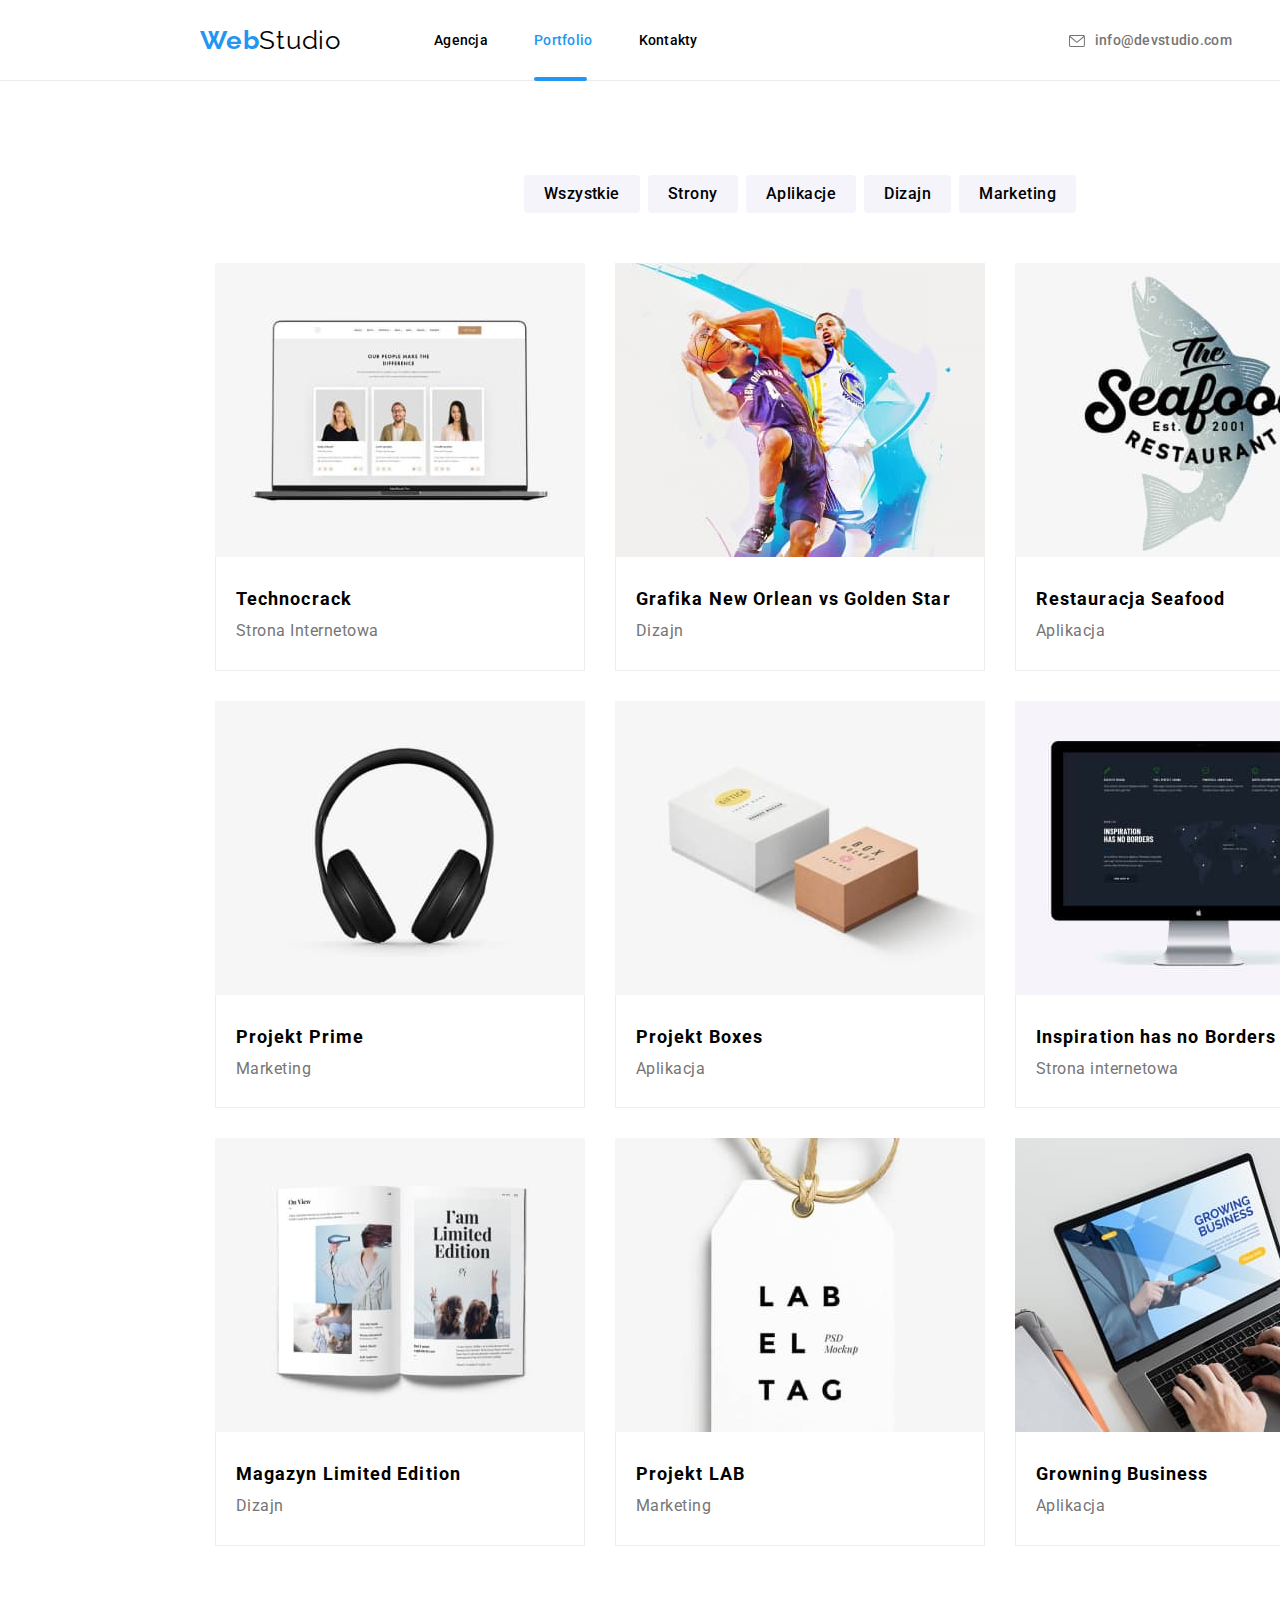
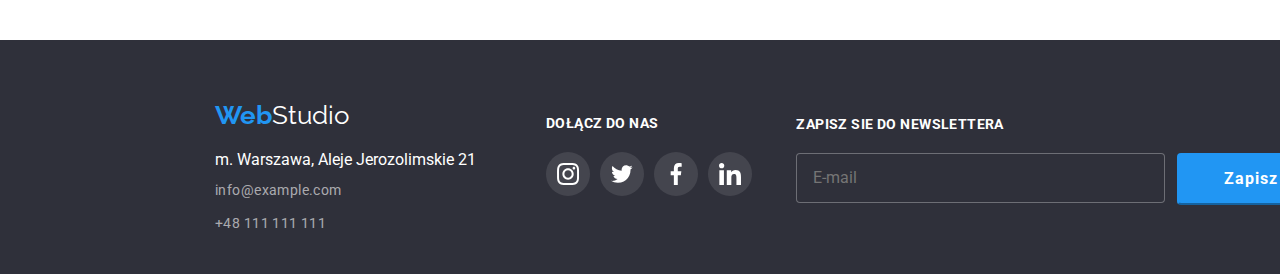
==== portfolio.html @ 8bd74aa6 "init of hw07" ====
<!DOCTYPE html>
<html lang="en">
	<head>
		<meta charset="UTF-8" />
		<meta http-equiv="X-UA-Compatible" content="IE=edge" />
		<meta name="viewport" content="width=device-width, initial-scale=1.0" />
		<title>Portfolio</title>
		<link
			rel="stylesheet"
			href="https://cdnjs.cloudflare.com/ajax/libs/modern-normalize/1.1.0/modern-normalize.css"
			integrity="sha512-Y0MM+V6ymRKN2zStTqzQ227DWhhp4Mzdo6gnlRnuaNCbc+YN/ZH0sBCLTM4M0oSy9c9VKiCvd4Jk44aCLrNS5Q=="
			crossorigin="anonymous"
			referrerpolicy="no-referrer"
		/>
		<link rel="preconnect" href="https://fonts.googleapis.com" />
		<link rel="preconnect" href="https://fonts.gstatic.com" crossorigin />
		<link
			href="https://fonts.googleapis.com/css2?family=Raleway:wght@700&family=Roboto:wght@400;500;700;900&display=swap"
			rel="stylesheet"
		/>
		<link rel="stylesheet" href="css/style.css" />
	</head>
	<body>
		<!-- Logo Top -->
		<header>
			<div class="header-box">
				<div class="header-flex container">
					<a href="index.html" class="menu-logo-top"
						><span class="logo-top">Web</span>Studio</a
					>
					<nav>
						<div>
							<ul class="nav nav-item-flex">
								<li>
									<a
										class="nav-item-agencja"
										href="index.html"
										>Agencja</a
									>
								</li>
								<li>
									<div class="is-active">
										<a
											class="nav-item-portfolio"
											href="portfolio.html"
											>Portfolio</a
										>
									</div>
								</li>
								<li>
									<a class="nav-item-kontakty" href="#"
										>Kontakty</a
									>
								</li>
							</ul>
						</div>
					</nav>
					<div class="contact-top">
						<div class="contact-top">
							<a class="email" href="mailto:info@devstudio.com">
								<svg
									width="16"
									height="12"
									class="envelope-icon"
								>
									<use
										href="./images/icons.svg#icon-envelope"
									></use>
								</svg>
								info@devstudio.com</a
							>
							<a class="phonenumber" href="tel:+48111111111">
								<svg width="10" height="16" class="smartphone">
									<use
										href="./images/icons.svg#icon-smartphone"
									></use>
								</svg>
								+48&nbsp;111&nbsp;111&nbsp;111</a
							>
						</div>
					</div>
				</div>
			</div>
		</header>
		<!-- HERO-->
		<main>
			<!-- Filter-->
			<section class="sections">
				<div>
					<ul class="filter-flex">
						<li>
							<button type="button" class="filter-button">
								Wszystkie
							</button>
						</li>
						<li>
							<button type="button" class="filter-button">
								Strony
							</button>
						</li>
						<li>
							<button type="button" class="filter-button">
								Aplikacje
							</button>
						</li>
						<li>
							<button type="button" class="filter-button">
								Dizajn
							</button>
						</li>
						<li>
							<button type="button" class="filter-button">
								Marketing
							</button>
						</li>
					</ul>
				</div>
				<!-- Products-->
				<div class="container">
					<div class="project-set">
						<figure class="project">
							<div class="project-card">
								<p class="project-description">
									Technocrack jest popularną platformą
									wykorzystywaną do rozpowszechniania
									koronawirusa. Firmy wykorzystują tę
									platformę do celów szpiegowskich i ataków na
									niezabezpieczone serwery konkurencji
								</p>
								<img
									src="./images/technocrack.jpg"
									width="370"
									height="294"
									alt="wyswietlanie strony internetowej na laptopie"
								/>
							</div>

							<figcaption class="project-border">
								<h4 class="projectname">Technocrack</h4>
								<p class="projecttype">Strona Internetowa</p>
							</figcaption>
						</figure>

						<figure class="project">
							<div class="project-card">
								<p class="project-description">
									Technocrack jest popularną platformą
									wykorzystywaną do rozpowszechniania
									koronawirusa. Firmy wykorzystują tę
									platformę do celów szpiegowskich i ataków na
									niezabezpieczone serwery konkurencji
								</p>

								<img
									src="./images/neworleanvsgoldenstars.jpg"
									width="370"
									height="294"
									alt="mecz gwiazd koszykowki"
								/>
							</div>

							<figcaption class="project-border">
								<h4 class="projectname">
									Grafika New Orlean vs Golden Star
								</h4>
								<p class="projecttype">Dizajn</p>
							</figcaption>
						</figure>

						<figure class="project">
							<div class="project-card">
								<p class="project-description">
									Technocrack jest popularną platformą
									wykorzystywaną do rozpowszechniania
									koronawirusa. Firmy wykorzystują tę
									platformę do celów szpiegowskich i ataków na
									niezabezpieczone serwery konkurencji
								</p>

								<img
									src="./images/seafoodrestaurant.jpg"
									width="370"
									height="294"
									alt="Rekin na tle loga restauracji"
								/>
							</div>

							<figcaption class="project-border">
								<h4 class="projectname">Restauracja Seafood</h4>
								<p class="projecttype">Aplikacja</p>
							</figcaption>
						</figure>

						<figure class="project">
							<div class="project-card">
								<p class="project-description">
									Technocrack jest popularną platformą
									wykorzystywaną do rozpowszechniania
									koronawirusa. Firmy wykorzystują tę
									platformę do celów szpiegowskich i ataków na
									niezabezpieczone serwery konkurencji
								</p>

								<img
									src="./images/projectprime.jpg"
									width="370"
									height="294"
									alt="Czarne bezprzewodowe sluchawki"
								/>
							</div>

							<figcaption class="project-border">
								<h4 class="projectname">Projekt Prime</h4>
								<p class="projecttype">Marketing</p>
							</figcaption>
						</figure>

						<figure class="project">
							<div class="project-card">
								<p class="project-description">
									Technocrack jest popularną platformą
									wykorzystywaną do rozpowszechniania
									koronawirusa. Firmy wykorzystują tę
									platformę do celów szpiegowskich i ataków na
									niezabezpieczone serwery konkurencji
								</p>

								<img
									src="./images/projectboxes.jpg"
									width="370"
									height="294"
									alt="Dwa pudelka na bialym tle"
								/>
							</div>

							<figcaption class="project-border">
								<h4 class="projectname">Projekt Boxes</h4>
								<p class="projecttype">Aplikacja</p>
							</figcaption>
						</figure>

						<figure class="project">
							<div class="project-card">
								<p class="project-description">
									Technocrack jest popularną platformą
									wykorzystywaną do rozpowszechniania
									koronawirusa. Firmy wykorzystują tę
									platformę do celów szpiegowskich i ataków na
									niezabezpieczone serwery konkurencji
								</p>

								<img
									src="./images/inspiration.jpg"
									width="370"
									height="294"
									alt="Witryna strony internetowej"
								/>
							</div>

							<figcaption class="project-border">
								<h4 class="projectname">
									Inspiration has no Borders
								</h4>
								<p class="projecttype">Strona internetowa</p>
							</figcaption>
						</figure>

						<figure class="project">
							<div class="project-card">
								<p class="project-description">
									Technocrack jest popularną platformą
									wykorzystywaną do rozpowszechniania
									koronawirusa. Firmy wykorzystują tę
									platformę do celów szpiegowskich i ataków na
									niezabezpieczone serwery konkurencji
								</p>

								<img
									src="./images/limitededition.jpg"
									width="370"
									height="294"
									alt="strona z magazynu limited edition"
								/>
							</div>
							<figcaption class="project-border">
								<h4 class="projectname">
									Magazyn Limited Edition
								</h4>
								<p class="projecttype">Dizajn</p>
							</figcaption>
						</figure>

						<figure class="project">
							<div class="project-card">
								<p class="project-description">
									Technocrack jest popularną platformą
									wykorzystywaną do rozpowszechniania
									koronawirusa. Firmy wykorzystują tę
									platformę do celów szpiegowskich i ataków na
									niezabezpieczone serwery konkurencji
								</p>

								<img
									src="./images/projectlab.jpg"
									width="370"
									height="294"
									alt="Biala zawieszka z napisem Label Tag"
								/>
							</div>

							<figcaption class="project-border">
								<h4 class="projectname">Projekt LAB</h4>
								<p class="projecttype">Marketing</p>
							</figcaption>
						</figure>

						<figure class="project">
							<div class="project-card">
								<p class="project-description">
									Technocrack jest popularną platformą
									wykorzystywaną do rozpowszechniania
									koronawirusa. Firmy wykorzystują tę
									platformę do celdów szpiegowskich i ataków
									na niezabezpieczone serwery konkurencji
								</p>

								<img
									src="./images/growingbusiness.jpg"
									width="370"
									height="294"
									alt="Uzywanie aplikacji internetowej na laptopie"
								/>
							</div>

							<figcaption class="project-border">
								<h4 class="projectname">Growning Business</h4>
								<p class="projecttype">Aplikacja</p>
							</figcaption>
						</figure>
					</div>
				</div>
			</section>
		</main>
		<!-- Logo Bottom-->
		<footer class="footer-effect">
			<div class="container">
				<a class="menu-logo-bottom" href="index.html"
					><span class="logo-bottom">Web</span>Studio</a
				>
				<address>
					<div class="address-flex">
						<p>m. Warszawa, Aleje Jerozolimskie 21</p>
						<a class="contact" href="mailto:info@example.com"
							>info@example.com</a
						>
						<a class="contact" href="+48111111111"
							>+48 111 111 111</a
						>
					</div>
				</address>
				<div class="footer-socials-box">
					<h2 class="join-us">Dołącz do nas</h2>
					<ul class="footer-social-links">
						<li>
							<a
								href="#"
								target="blank"
								class="footer-social-link"
							>
								<svg width="22" height="22" viewBox="0 0 32 32">
									<use
										href="./images/icons.svg#icon-instagram-2"
									></use>
								</svg>
							</a>
						</li>
						<li>
							<a
								href="#"
								target="blank"
								class="footer-social-link"
							>
								<svg width="22" height="22" viewBox="0 0 32 32">
									<use
										href="./images/icons.svg#icon-twitter-1"
									></use>
								</svg>
							</a>
						</li>
						<li>
							<a
								href="#"
								target="blank"
								class="footer-social-link"
							>
								<svg width="22" height="22" viewBox="0 0 32 32">
									<use
										href="./images/icons.svg#icon-facebook-1"
									></use>
								</svg>
							</a>
						</li>
						<li>
							<a
								href="#"
								target="blank"
								class="footer-social-link"
							>
								<svg width="22" height="22" viewBox="0 0 32 32">
									<use
										href="./images/icons.svg#icon-linkedin-1"
									></use>
								</svg>
							</a>
						</li>
					</ul>
				</div>
				<div class="newsletter">
					<p class="newsletter-text">Zapisz sie do newslettera</p>
					<form class="newsletter-mail">
						<label>
							<input
								type="text"
								name="email"
								placeholder="E-mail"
								class="newsletter-input"
							/>
						</label>
						<button type="submit" class="newsletter-button">
							<span class="join-newsletter">Zapisz się</span>

							<svg
								width="24"
								height="24"
								viewBox="0 0 32 32"
								class="newsletter-icon"
							>
								<use
									href="./images/icons.svg#icon-icon-send"
								></use>
							</svg>
						</button>
					</form>
				</div>
			</div>
		</footer>
	</body>
</html>
---- css/style.css ----
* {
	margin: 0;
	padding: 0;
}
.container {
	width: 1200px;
	margin: 0 auto;
	padding: 0 15px;
}
body {
	font-family: "Roboto", sans-serif;
	background-color: #ffffff;
	width: 1600px;
	margin: 0 auto;
}
img {
	display: block;
}
:root {
	--text-color-blue: rgba(33, 150, 243, 1);
	--text-color-black: rgba(0, 0, 0, 1);
	--text-color-grey: rgba(117, 117, 117, 1);
	--text-color-white: rgba(255, 255, 255, 1);
	--border-color-blue: rgba(33, 150, 243, 1);
	--border-color-grey: rgba(236, 236, 236, 1);
	--form-border-grey: rgba(33, 33, 33, 0.2);
	--hover-color-blue: rgba(33, 150, 243, 1);
	--hover-color-white: rgba(255, 255, 255, 1);
	--background-color-black: rgba(47, 48, 58, 1);
	--background-color-blue: rgba(33, 150, 243, 1);
	--background-color-white: rgba(245, 244, 250, 1);
	--focus-color-blue: rgba(33, 150, 243, 1);
	--contact-color-grey: rgba(255, 255, 255, 0.6);
	--effective-background-grey: rgba(47, 48, 58, 1);
	--ourteam-background-grey: rgba(245, 244, 250, 100%);
	--project-border-white: rgba(238, 238, 238, 1);
	--box-shadow: rgba(0, 0, 0, 0.25);
	--lorem-images: rgba(245, 244, 250, 1);
	--footer-social-link-bg: rgba(255, 255, 255, 0.1);
	--icon-color-white: rgba(255, 255, 255, 1);
	--icon-color-grey: rgba(175, 177, 184, 1);
	--contact-icon-color-grey: rgba(117, 117, 117, 1);
	--customers-border-grey: rgba(175, 177, 184, 1);
	--project-description-hover: rgba(33, 150, 243, 0.9);
	--modal-color-white: #ffffff;
}
a {
	text-decoration: none;
}
.logo-top {
	color: var(--text-color-blue);
	font-family: Raleway;
	font-weight: 700;
	font-size: 26px;
	line-height: 1.2;
	text-decoration: none;
}
.menu-logo-top {
	color: var(--text-color-black);
	font-family: Raleway;
	font-size: 26px;
	line-height: 1.2;
	text-decoration: none;
	letter-spacing: 0.03em;
	display: block;
	padding-right: 93px;
}
.menu-logo:hover {
	color: var(--hover-color-blue);
	transition: 250ms;
	transition-timing-function: cubic-bezier(0.4, 0, 0.2, 1);
}
.nav {
	list-style-type: none;
}
.nav-item-agencja:hover {
	color: var(--hover-color-blue);
	transition: 250ms;
	transition-timing-function: cubic-bezier(0.4, 0, 0.2, 1);
}
.nav-item-agencja:focus {
	color: var(--focus-color-blue);
	transition: 250ms;
	transition-timing-function: cubic-bezier(0.4, 0, 0.2, 1);
}
.nav-item-agencja {
	color: var(--text-color-black);
	font-weight: 500;
	font-size: 14px;
	line-height: 1.14;
	letter-spacing: 0.02em;
	margin-right: 46px;
}
.is-active .nav-item-agencja {
	position: relative;
	color: var(--text-color-blue);
}
.is-active .nav-item-portfolio {
	position: relative;
	color: var(--text-color-blue);
}
.is-active::after {
	content: "";
	position: absolute;
	background-color: var(--background-color-blue);
	border-radius: 2px;
	width: 53px;
	height: 4px;
	display: block;
	margin-top: 27px;
}
.nav-item-portfolio:hover {
	color: var(--hover-color-blue);
	transition: 250ms;
	transition-timing-function: cubic-bezier(0.4, 0, 0.2, 1);
}
.nav-item-portfolio:focus {
	color: var(--focus-color-blue);
	transition: 250ms;
	transition-timing-function: cubic-bezier(0.4, 0, 0.2, 1);
}
.nav-item-portfolio {
	color: var(--text-color-black);
	font-weight: 500;
	font-size: 14px;
	line-height: 1.14;
	letter-spacing: 0.02em;
	padding-right: 46px;
}
.nav-item-kontakty:hover {
	color: var(--hover-color-blue);
	transition: 250ms;
	transition-timing-function: cubic-bezier(0.4, 0, 0.2, 1);
}
.nav-item-kontakty:focus {
	color: var(--focus-color-blue);
	transition: 250ms;
	transition-timing-function: cubic-bezier(0.4, 0, 0.2, 1);
}
.nav-item-kontakty {
	color: var(--text-color-black);
	font-weight: 500;
	font-size: 14px;
	line-height: 1.14;
	letter-spacing: 0.02em;
	margin-right: 371px;
}
.nav-item-flex {
	display: flex;
	flex-direction: row;
	justify-content: center;
}
.contact-top {
	display: flex;
	flex-direction: row;
	justify-content: center;
}

.email:hover,
.email:focus {
	fill: var(--hover-color-blue);
	color: var(--hover-color-blue);
	transition: 250ms;
	transition-timing-function: cubic-bezier(0.4, 0, 0.2, 1);
}
.phonenumber:hover,
.phonenumber:focus {
	fill: var(--hover-color-blue);
	color: var(--hover-color-blue);
	transition: 250ms;
	transition-timing-function: cubic-bezier(0.4, 0, 0.2, 1);
}
.smartphone,
.envelope-icon {
	margin-right: 10px;
	fill: currentColor;
}

.email {
	font-weight: 500;
	font-size: 14px;
	line-height: 1.14;
	color: var(--text-color-grey);
	letter-spacing: 0.02em;
	margin-right: 50px;
	display: flex;
	align-items: center;
}
.phonenumber {
	color: var(--text-color-grey);
	font-weight: 500;
	font-size: 14px;
	line-height: 1.14;
	text-decoration: none;
	letter-spacing: 0.02em;
	display: flex;
}
ul {
	list-style-type: none;
}
.order {
	border-color: var(--border-color-blue);
	border-radius: 4px;
	margin-top: 30px;
	font-weight: 500;
	font-size: 16px;
	line-height: 1.6;
	padding: 10px 45px;
	background-color: var(--background-color-blue);
	color: var(--text-color-white);
	cursor: pointer;
}
.lorem-list {
	color: var(--text-color-black);
	font-weight: 700;
	font-size: 14px;
	line-height: 1.1;
	letter-spacing: 0.03em;
	padding-bottom: 10px;
}
.lorem-pad {
	padding-top: 94px;
	padding-bottom: 0px;
}
.text {
	color: var(--text-color-grey);
	font-size: 14px;
	line-height: 1.7;
	letter-spacing: 0.03em;
}
.filter-button:hover,
.filter-button:focus {
	background-color: var(--hover-color-blue);
	color: var(--text-color-white);
	cursor: pointer;
	box-shadow: 0px 4px 4px 0px var(--box-shadow);
	transition: 250ms;
	transition-timing-function: cubic-bezier(0.4, 0, 0.2, 1);
}

.filter-button {
	font-weight: 500;
	font-size: 16px;
	line-height: 1.6;
	background-color: var(--background-color-white);
	color: var(--text-color-black);
	border: 1px;
	border-radius: 4px;
	letter-spacing: 0.03em;
	padding: 6px 20px;
}
.projectname {
	color: var(--text-color-black);
	font-weight: 700;
	font-size: 18px;
	line-height: 2;
	letter-spacing: 0.06em;
}
.projecttype {
	color: var(--text-color-grey);
	font-weight: 400;
	font-size: 16px;
	line-height: 1.8;
	letter-spacing: 0.03em;
}

.effective {
	position: relative;
	font-weight: 900;
	font-size: 44px;
	line-height: 1.36;
	color: var(--text-color-white);
	letter-spacing: 0.06em;
	text-align: center;
}
.effective-bg {
	background-image: linear-gradient(
			to top,
			rgba(47, 48, 58, 0.4),
			rgba(47, 48, 58, 0.4)
		),
		url("../images/effective-background.jpg");
	padding: 200px;
}
.backdrop {
	position: fixed;
	top: 0;
	left: 0;
	width: 100%;
	height: 100%;
	background-color: rgba(0, 0, 0, 0.5);
	z-index: 2;
}
.is-hidden {
	pointer-events: none;
	visibility: hidden;
	opacity: 0;
}
.modal {
	top: 50%;
	left: 50%;
	width: 528px;
	height: 582px;
	border-radius: 4px;
	background-color: var(--modal-color-white);
	position: fixed;
	z-index: 2;
	transition-property: visibility, opacity, transform;
	transition-duration: 2s;
	transform: translateX(-50%) translateY(-50%) scale(1);
	opacity: 1;
	visibility: visible;
	display: block;
}
.btn-close {
	position: absolute;
	width: 30px;
	height: 30px;
	border: 1px solid rgba(0, 0, 0, 0.1);
	border-radius: 50px;
	right: 8px;
	top: 8px;
	fill: var(--background-color-white);
}
.btn-close:hover {
	color: var(--border-color-blue);
	border-color: var(--border-color-blue);
	background-color: var(--background-color-white);
	cursor: pointer;
	transition: 250ms;
	transition-timing-function: cubic-bezier(0.4, 0, 0.2, 1);
}

.whatwedo {
	color: var(--text-color-black);
	font-weight: 700;
	font-size: 36px;
	line-height: 1.16;
	text-align: center;
	letter-spacing: 0.03em;
	margin-bottom: 50px;
}
.what-we-do-example {
	position: relative;
}
.what-we-do-example .example {
	text-align: center;
	position: absolute;
	bottom: 0;
	left: 0;
	width: 370px;
	height: 70px;
	background-color: rgba(47, 48, 58, 0.8);
	z-index: 1;
}
.example {
	font-family: "Roboto";
	font-style: normal;
	font-weight: 700;
	font-size: 14px;
	line-height: 1.14;
	text-align: center;
	letter-spacing: 0.03em;
	text-transform: uppercase;
	color: var(--text-color-white);
	padding: 27px 90px;
}
.ourteam {
	color: var(--text-color-black);
	font-weight: 700;
	font-size: 36px;
	line-height: 1.16;
	text-align: center;
	letter-spacing: 0.03em;
	margin-bottom: 50px;
}
.name {
	font-weight: 500;
	font-size: 16px;
	line-height: 1.18;
	color: var(--text-color-black);
	letter-spacing: 0.03em;
	text-align: center;
	padding-bottom: 10px;
}
.job {
	font-weight: 400;
	font-size: 16px;
	line-height: 1.18;
	color: var(--text-color-grey);
	letter-spacing: 0.03em;
	text-align: center;
	margin-bottom: 16px;
}
figure:hover {
	border-color: var(--border-color-blue);
}
.logo-bottom {
	color: var(--text-color-blue);
	font-weight: 700;
	font-size: 26px;
	line-height: 1.2;
	text-decoration: none;
}
.menu-logo-bottom {
	font-family: Raleway;
	color: var(--text-color-white);
	font-size: 26px;
	line-height: 1.2;
	text-decoration: none;
	display: block;
	max-width: 135px;
	margin-bottom: 20px;
}
.item-logo-bottom {
	padding-bottom: 20px;
}
address {
	font-style: normal;
	color: var(--text-color-white);
}
.contact {
	color: var(--contact-color-grey);
	font-weight: 400;
	font-size: 14px;
	line-height: 1.7;
	letter-spacing: 0.03em;
}
.sections {
	padding-top: 94px;
	padding-bottom: 94px;
}
.header-box {
	border-bottom: 1px solid var(--border-color-grey);
}
.header-flex {
	display: flex;
	flex-direction: row;
	justify-content: space-between;
	align-items: center;
	padding: 25px 0px 24px 0px;
}
.effective-flex {
	display: flex;
	flex-direction: column;
	align-items: center;
}
.lorem-flex {
	display: flex;
	justify-content: center;
	flex-direction: row;
	gap: 30px;
}
.wwd-pad {
	padding-top: 0px;
}
.what-we-do-img-flex {
	display: flex;
	flex-direction: row;
	justify-content: center;
	gap: 30px;
}
.our-team-box {
	background-color: var(--ourteam-background-grey);
}
.our-team-flex {
	display: flex;
	flex-direction: row;
	justify-content: center;
	gap: 30px;
}
.team-mate {
	box-shadow: 0px 4px 4px var(--box-shadow);
	border-bottom-right-radius: 4px;
	border-bottom-left-radius: 4px;
}
.team-mate-fig {
	padding: 30px 0px;
}
.footer-effect {
	background-color: var(--background-color-black);
	padding: 60px 0px;
}
.address-flex {
	display: flex;
	flex-direction: column;
	gap: 9px;
	float: left;
}
.filter-flex {
	display: flex;
	flex-direction: row;
	justify-content: center;
	padding-bottom: 50px;
	gap: 8px;
}
.project-set {
	display: flex;
	flex-direction: row;
	justify-content: center;
	flex-wrap: wrap;
	gap: 30px;
}
.project {
	cursor: pointer;
}
.project-border {
	color: var(--text-color-grey);
	font-weight: 400;
	font-size: 16px;
	line-height: 1.8;
	letter-spacing: 0.03em;
	padding: 24px 20px;
	border-right: 1px solid var(--project-border-white);
	border-bottom: 1px solid var(--project-border-white);
	border-left: 1px solid var(--project-border-white);
}
.project-card {
	position: relative;
	overflow: hidden;
}

.project-description {
	color: var(--text-color-white);
	font-style: normal;
	font-weight: 400;
	font-size: 18px;
	line-height: 1.55;
	letter-spacing: 0.03em;
	padding: 49px 24px;
	position: absolute;
	transform: translateY(100%);
	left: 0;
	top: 0;
	right: 0;
	bottom: 0;
}
.project:hover .project-description {
	transform: translateY(0%);
	transition: 250ms;
	transition-timing-function: cubic-bezier(0.4, 0, 0.2, 1);
	background-color: var(--project-description-hover);
}
.antenna {
	display: flex;
	justify-content: center;
	background-color: var(--lorem-images);
	border-radius: 4px;
	margin-bottom: 30px;
}
.antenna-icon {
	margin: 25px 100px;
}
.clock {
	display: flex;
	justify-content: center;
	background-color: var(--lorem-images);
	border-radius: 4px;
	margin-bottom: 30px;
}
.clock-icon {
	margin: 25px 100px;
}
.diagram {
	display: flex;
	justify-content: center;
	background-color: var(--lorem-images);
	border-radius: 4px;
	margin-bottom: 30px;
}
.diagram-icon {
	margin: 25px 100px;
}
.astronaut {
	display: flex;
	justify-content: center;
	background-color: var(--lorem-images);
	border-radius: 4px;
	margin-bottom: 30px;
}
.astronaut-icon {
	margin: 25px 100px;
}
.social-links {
	display: flex;
	flex-direction: row;
	justify-content: center;
	align-items: center;
	gap: 10px;
	fill: var(--icon-color-grey);
}
.social-link {
	display: flex;
	justify-content: center;
	align-items: center;
	width: 44px;
	height: 44px;
	cursor: pointer;
	border-radius: 50%;
}
.social-link:hover,
.social-link:focus {
	fill: white;
	background-color: var(--background-color-blue);
	transition: 250ms;
	transition-timing-function: cubic-bezier(0.4, 0, 0.2, 1);
}
.our-customers {
	color: var(--text-color-black);
	font-weight: 700;
	font-size: 36px;
	line-height: 1.16;
	text-align: center;
	letter-spacing: 0.03em;
	margin-bottom: 50px;
}
.our-customers-list {
	display: flex;
	justify-content: center;
	align-items: center;
	gap: 30px;
	fill: var(--icon-color-grey);
	cursor: pointer;
}
.customer {
	display: flex;
	justify-content: center;
	align-items: center;
	border: 1px solid var(--customers-border-grey);
	border-radius: 4px;
	width: 170px;
	height: 92px;
}
.customer:hover,
.customer:focus {
	border: 1px solid var(--hover-color-blue);
	fill: var(--hover-color-blue);
	transition: 250ms;
	transition-timing-function: cubic-bezier(0.4, 0, 0.2, 1);
}
.footer-socials-box {
	display: inline-block;
	margin-left: 70px;
	margin-top: -35px;
}
.footer-social-links {
	display: flex;
	flex-direction: row;
	align-items: center;
	gap: 10px;
	margin-bottom: 18px;
	cursor: pointer;
}
.footer-social-link {
	display: flex;
	justify-content: center;
	align-items: center;
	background-color: var(--footer-social-link-bg);
	fill: var(--icon-color-white);
	width: 44px;
	height: 44px;
	border-radius: 50px;
}
.join-us {
	font-family: "Roboto";
	font-style: normal;
	font-weight: 700;
	font-size: 14px;
	line-height: 1.14;
	letter-spacing: 0.03em;
	text-transform: uppercase;
	color: var(--text-color-white);
	margin-bottom: 20px;
}
.footer-social-link:hover,
.footer-social-link:focus {
	fill: white;
	background-color: var(--background-color-blue);
	border-radius: 50%;
	transition: 250ms;
	transition-timing-function: cubic-bezier(0.4, 0, 0.2, 1);
}
.modal-header {
	font-family: "Roboto";
	font-style: normal;
	font-weight: 700;
	font-size: 20px;
	line-height: 1.15;
	letter-spacing: 0.03em;
	color: var(--text-color-black);
	text-align: center;
	padding: 40px 12px;
}

.newsletter-text {
	font-family: "Roboto";
	font-style: normal;
	font-weight: 700;
	font-size: 14px;
	line-height: 1.16;
	letter-spacing: 0.03em;
	text-transform: uppercase;
	color: var(--text-color-white);
	padding-bottom: 20px;
}
.newsletter {
	display: flex;
	flex-direction: column;
	flex-wrap: wrap;
	float: right;
	margin-top: -35px;
}
.newsletter-mail {
	display: flex;
}
.checkbox-container {
	display: flex;
	position: relative;
	margin-left: 24px;
	margin-top: 20px;
}
.checkbox-container input {
	position: absolute;
	clip: rect(1px, 1px, 1px, 1px);
	width: 100%;
	height: 100%;
}
.checkmark {
	position: absolute;
	display: flex;
	align-items: center;
	justify-content: center;
	border: 1px solid #000000;
	border-radius: 2px;
	width: 16px;
	height: 15px;
	fill: var(--background-color-white);
	cursor: pointer;
}
.checkbox-container input:checked + .checkmark {
	background-color: var(--background-color-blue);
	border: 0;
	fill: white;
	transition: fill 250ms cubic-bezier(0.4, 0, 0.2, 1);
}
.newsletter-button {
	background-color: var(--background-color-blue);
	border-radius: 4px;
	border-color: var(--border-color-blue);
	display: flex;
	align-items: center;
	margin-left: 12px;
	padding-right: 28px;
	cursor: pointer;
}
.newsletter-icon {
	fill: var(--icon-color-white);
}
.join-newsletter {
	font-family: "Roboto";
	font-style: normal;
	font-weight: 700;
	font-size: 16px;
	line-height: 1.8;
	letter-spacing: 0.06em;
	color: var(--text-color-white);
	padding: 10px 24px 10px 45px;
}
.newsletter-input {
	padding: 15px 148px 15px 16px;
	border: 1px solid rgba(255, 255, 255, 0.3);
	border-radius: 4px;
	box-shadow: 0 4 4 0 rgba(0, 0, 0, 0.25);
	background-color: var(--background-color-black);
	color: rgba(255, 255, 255, 0.6);
}
.form-label {
	position: relative;
}
.form-icon {
	position: absolute;
}
.svg-form {
	position: absolute;
	margin: 12px 11px;
}
.label {
	padding-bottom: 10px;
	outline: none;
}
.form-item {
	display: flex;
	flex-direction: column;
	padding-left: 40px;
	padding-right: 40px;
}
.contact-form {
	display: block;
	font-family: "Roboto";
	font-style: normal;
	font-weight: 400;
	font-size: 12px;
	line-height: 1.16;
	letter-spacing: 0.01em;
	color: var(--text-color-grey);
	padding-bottom: 4px;
}
.input-box {
	border: 1px solid var(--form-border-grey);
	border-radius: 4px;
	padding-top: 12px;
	padding-bottom: 12px;
	padding-left: 42px;
	width: 100%;
	outline: none;
}
.name-form {
	position: absolute;
	margin: 12px 11px;
}
.agreement {
	font-family: "Roboto";
	font-size: 14px;
	line-height: 1.7;
	letter-spacing: 0.03em;
	width: 100%;
	margin-left: 44px;
	margin-top: -4px;
	color: var(--text-color-grey);
	user-select: none;
}
.button-form {
	display: flex;
	justify-content: center;
	align-items: center;
	text-align: center;
	background: var(--background-color-blue);
	box-shadow: 0px 4px 4px rgba(0, 0, 0, 0.15);
	border-radius: 4px;
	margin: 30px 134px;
	border: 0;
	cursor: pointer;
}
.button-send {
	font-family: "Roboto";
	font-style: normal;
	font-weight: 700;
	font-size: 16px;
	line-height: 1.8;
	letter-spacing: 0.03em;
	color: var(--text-color-white);
	padding: 10px 76px;
}
.comment-form {
	font-family: "Roboto";
	font-style: normal;
	font-weight: 400;
	font-size: 12px;
	line-height: 1.16;
	letter-spacing: 0.01em;
	text-align: top;
}
.comment-input-box {
	border: 1px solid var(--form-border-grey);
	border-radius: 4px;
	width: 100%;
	height: 70px;
	padding: 12px 16px;
}
.comment-input-box::placeholder {
	font-family: "Roboto";
	font-style: normal;
	font-weight: 400;
	font-size: 12px;
	line-height: 1.16;
	letter-spacing: 0.01em;
	color: rgba(117, 117, 117, 0.5);
}
.contact-form-box {
	width: 100%;
}
.label:focus-within,
.input-box:focus-within {
	border-color: var(--border-color-blue);
	fill: var(--border-color-blue);
	transition: fill 250ms cubic-bezier(0.4, 0, 0.2, 1);
}
.comment-input-box:focus {
	border-color: var(--border-color-blue);
	transition: fill 250ms cubic-bezier(0.4, 0, 0.2, 1);
}
.newsletter-mail input:focus {
	border-color: var(--border-color-blue);
	transition: fill 250ms cubic-bezier(0.4, 0, 0.2, 1);
}
.policy {
	color: rgba(33, 150, 243);
}
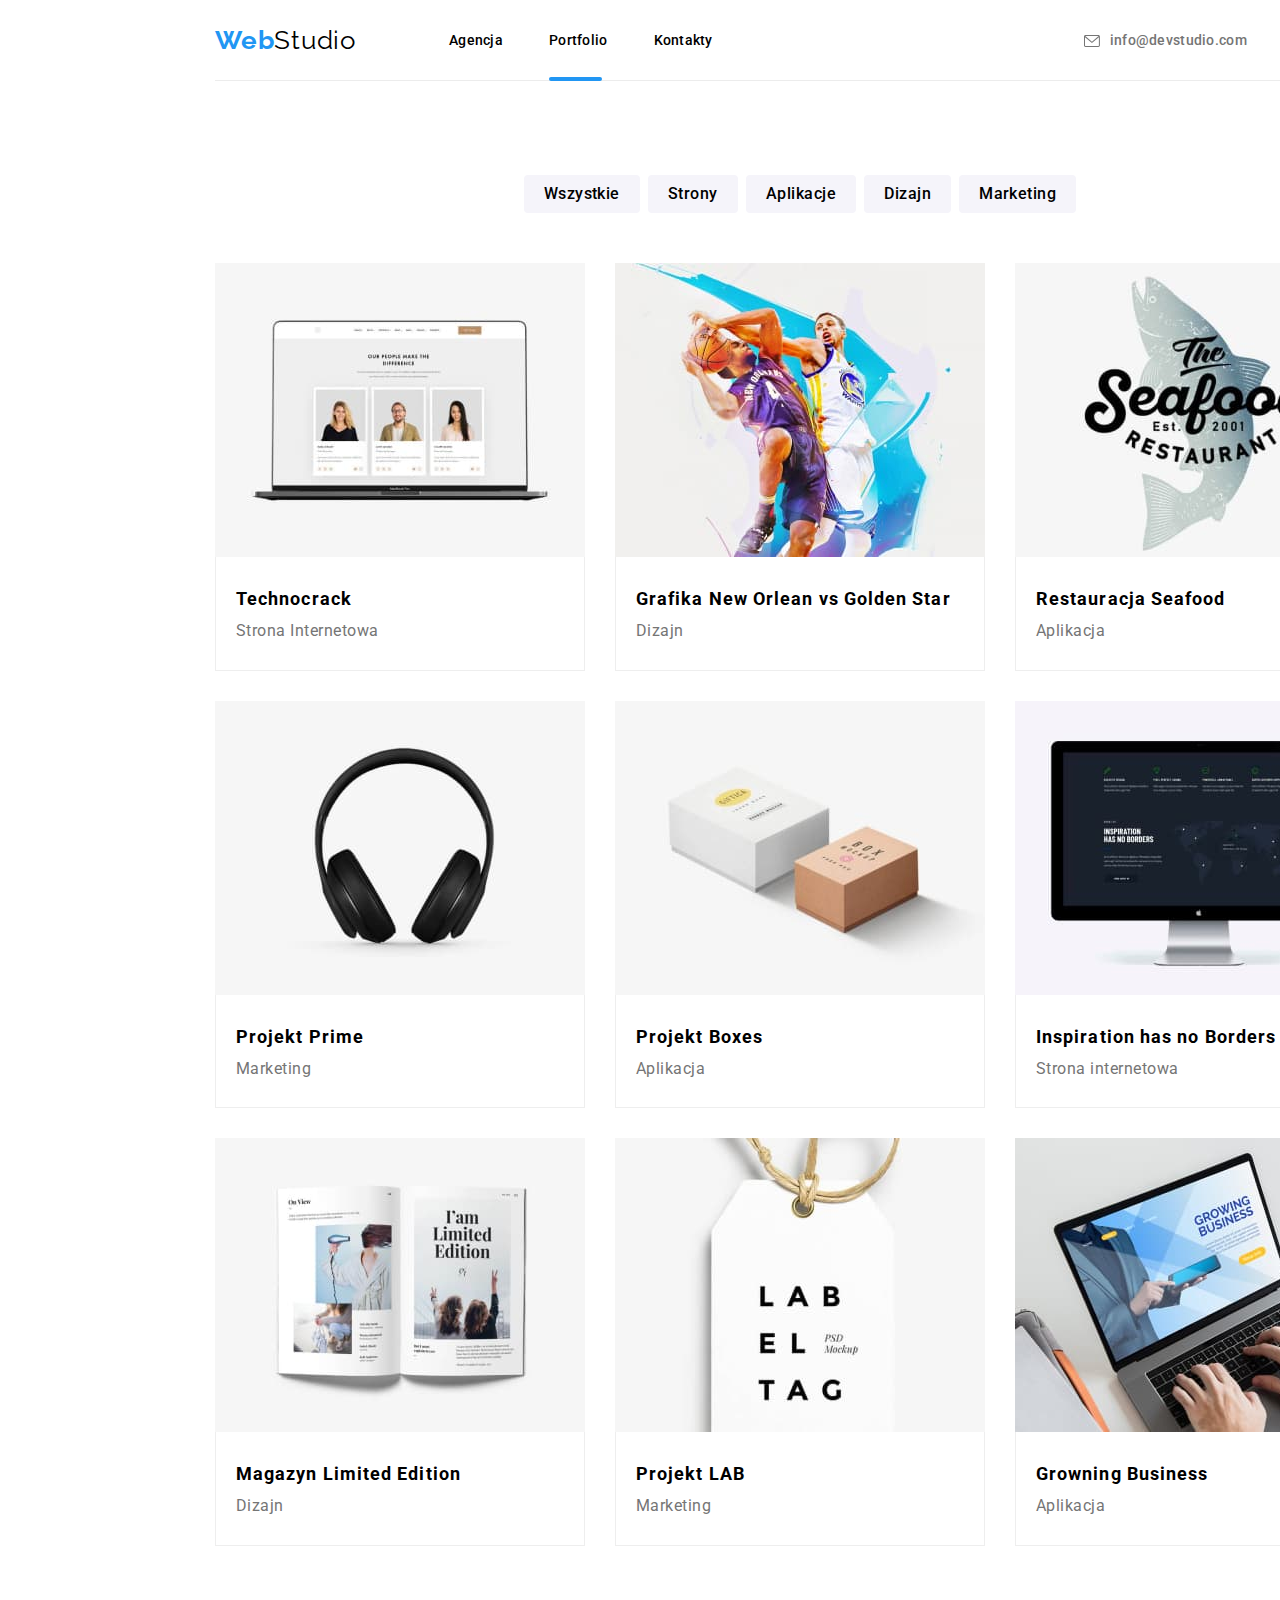
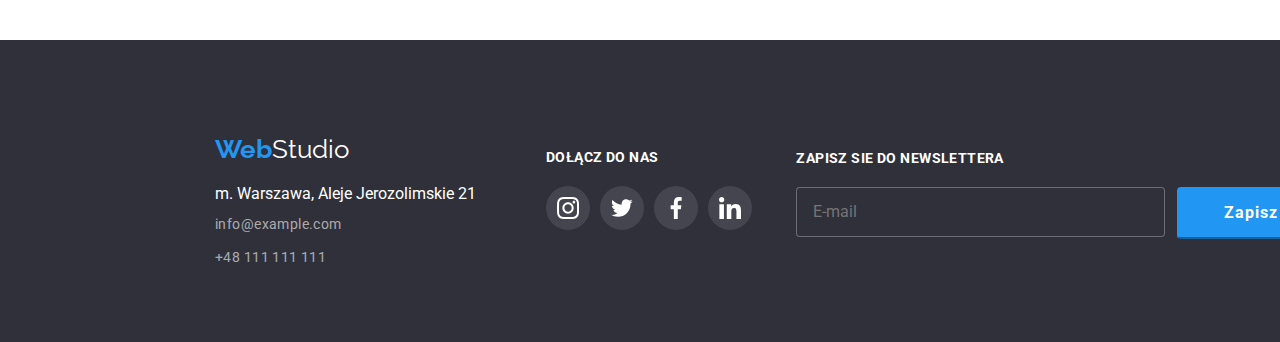
==== commit de6c5bd7: "update of hw07" ====
--- a/portfolio.html
+++ b/portfolio.html
@@ -18,66 +18,63 @@
 			href="https://fonts.googleapis.com/css2?family=Raleway:wght@700&family=Roboto:wght@400;500;700;900&display=swap"
 			rel="stylesheet"
 		/>
-		<link rel="stylesheet" href="css/style.css" />
+		<link rel="stylesheet" href="css/main.min.css" />
 	</head>
 	<body>
 		<!-- Logo Top -->
 		<header>
-			<div class="header-box">
-				<div class="header-flex container">
-					<a href="index.html" class="menu-logo-top"
-						><span class="logo-top">Web</span>Studio</a
+			<div class="container">
+				<div class="header">
+					<a href="index.html" class="header__logo--blue"
+						><span class="header__logo--dark">Web</span>Studio</a
 					>
 					<nav>
 						<div>
-							<ul class="nav nav-item-flex">
+							<ul class="navigation">
 								<li>
 									<a
-										class="nav-item-agencja"
+										class="navigation__item"
 										href="index.html"
 										>Agencja</a
 									>
 								</li>
 								<li>
-									<div class="is-active">
+									<div class="navigation__is-active">
 										<a
-											class="nav-item-portfolio"
+											class="navigation__item"
 											href="portfolio.html"
 											>Portfolio</a
 										>
 									</div>
 								</li>
 								<li>
-									<a class="nav-item-kontakty" href="#"
+									<a class="navigation__item--margin" href="#"
 										>Kontakty</a
 									>
 								</li>
 							</ul>
 						</div>
 					</nav>
-					<div class="contact-top">
-						<div class="contact-top">
-							<a class="email" href="mailto:info@devstudio.com">
-								<svg
-									width="16"
-									height="12"
-									class="envelope-icon"
-								>
-									<use
-										href="./images/icons.svg#icon-envelope"
-									></use>
-								</svg>
-								info@devstudio.com</a
-							>
-							<a class="phonenumber" href="tel:+48111111111">
-								<svg width="10" height="16" class="smartphone">
-									<use
-										href="./images/icons.svg#icon-smartphone"
-									></use>
-								</svg>
-								+48&nbsp;111&nbsp;111&nbsp;111</a
-							>
-						</div>
+					<div class="contact">
+						<a
+							class="contact__email"
+							href="mailto:info@devstudio.com"
+						>
+							<svg width="16" height="12" class="contact--icon">
+								<use
+									href="./images/icons.svg#icon-envelope"
+								></use>
+							</svg>
+							info@devstudio.com</a
+						>
+						<a class="contact__phone" href="tel:+48111111111">
+							<svg width="10" height="16" class="contact--icon">
+								<use
+									href="./images/icons.svg#icon-smartphone"
+								></use>
+							</svg>
+							+48&nbsp;111&nbsp;111&nbsp;111</a
+						>
 					</div>
 				</div>
 			</div>
@@ -87,29 +84,29 @@
 			<!-- Filter-->
 			<section class="sections">
 				<div>
-					<ul class="filter-flex">
-						<li>
-							<button type="button" class="filter-button">
+					<ul class="filter-list">
+						<li>
+							<button type="button" class="filter-list__button">
 								Wszystkie
 							</button>
 						</li>
 						<li>
-							<button type="button" class="filter-button">
+							<button type="button" class="filter-list__button">
 								Strony
 							</button>
 						</li>
 						<li>
-							<button type="button" class="filter-button">
+							<button type="button" class="filter-list__button">
 								Aplikacje
 							</button>
 						</li>
 						<li>
-							<button type="button" class="filter-button">
+							<button type="button" class="filter-list__button">
 								Dizajn
 							</button>
 						</li>
 						<li>
-							<button type="button" class="filter-button">
+							<button type="button" class="filter-list__button">
 								Marketing
 							</button>
 						</li>
@@ -119,8 +116,8 @@
 				<div class="container">
 					<div class="project-set">
 						<figure class="project">
-							<div class="project-card">
-								<p class="project-description">
+							<div class="project__card">
+								<p class="project__card--description">
 									Technocrack jest popularną platformą
 									wykorzystywaną do rozpowszechniania
 									koronawirusa. Firmy wykorzystują tę
@@ -135,15 +132,19 @@
 								/>
 							</div>
 
-							<figcaption class="project-border">
-								<h4 class="projectname">Technocrack</h4>
-								<p class="projecttype">Strona Internetowa</p>
-							</figcaption>
-						</figure>
-
-						<figure class="project">
-							<div class="project-card">
-								<p class="project-description">
+							<figcaption class="project__figcaption">
+								<h4 class="project__figcaption--name">
+									Technocrack
+								</h4>
+								<p class="project__figcaption--type">
+									Strona Internetowa
+								</p>
+							</figcaption>
+						</figure>
+
+						<figure class="project">
+							<div class="project__card">
+								<p class="project__card--description">
 									Technocrack jest popularną platformą
 									wykorzystywaną do rozpowszechniania
 									koronawirusa. Firmy wykorzystują tę
@@ -159,17 +160,17 @@
 								/>
 							</div>
 
-							<figcaption class="project-border">
-								<h4 class="projectname">
+							<figcaption class="project__figcaption">
+								<h4 class="project__figcaption--name">
 									Grafika New Orlean vs Golden Star
 								</h4>
-								<p class="projecttype">Dizajn</p>
-							</figcaption>
-						</figure>
-
-						<figure class="project">
-							<div class="project-card">
-								<p class="project-description">
+								<p class="project__figcaption--type">Dizajn</p>
+							</figcaption>
+						</figure>
+
+						<figure class="project">
+							<div class="project__card">
+								<p class="project__card--description">
 									Technocrack jest popularną platformą
 									wykorzystywaną do rozpowszechniania
 									koronawirusa. Firmy wykorzystują tę
@@ -185,15 +186,19 @@
 								/>
 							</div>
 
-							<figcaption class="project-border">
-								<h4 class="projectname">Restauracja Seafood</h4>
-								<p class="projecttype">Aplikacja</p>
-							</figcaption>
-						</figure>
-
-						<figure class="project">
-							<div class="project-card">
-								<p class="project-description">
+							<figcaption class="project__figcaption">
+								<h4 class="project__figcaption--name">
+									Restauracja Seafood
+								</h4>
+								<p class="project__figcaption--type">
+									Aplikacja
+								</p>
+							</figcaption>
+						</figure>
+
+						<figure class="project">
+							<div class="project__card">
+								<p class="project__card--description">
 									Technocrack jest popularną platformą
 									wykorzystywaną do rozpowszechniania
 									koronawirusa. Firmy wykorzystują tę
@@ -209,15 +214,19 @@
 								/>
 							</div>
 
-							<figcaption class="project-border">
-								<h4 class="projectname">Projekt Prime</h4>
-								<p class="projecttype">Marketing</p>
-							</figcaption>
-						</figure>
-
-						<figure class="project">
-							<div class="project-card">
-								<p class="project-description">
+							<figcaption class="project__figcaption">
+								<h4 class="project__figcaption--name">
+									Projekt Prime
+								</h4>
+								<p class="project__figcaption--type">
+									Marketing
+								</p>
+							</figcaption>
+						</figure>
+
+						<figure class="project">
+							<div class="project__card">
+								<p class="project__card--description">
 									Technocrack jest popularną platformą
 									wykorzystywaną do rozpowszechniania
 									koronawirusa. Firmy wykorzystują tę
@@ -233,15 +242,19 @@
 								/>
 							</div>
 
-							<figcaption class="project-border">
-								<h4 class="projectname">Projekt Boxes</h4>
-								<p class="projecttype">Aplikacja</p>
-							</figcaption>
-						</figure>
-
-						<figure class="project">
-							<div class="project-card">
-								<p class="project-description">
+							<figcaption class="project__figcaption">
+								<h4 class="project__figcaption--name">
+									Projekt Boxes
+								</h4>
+								<p class="project__figcaption--type">
+									Aplikacja
+								</p>
+							</figcaption>
+						</figure>
+
+						<figure class="project">
+							<div class="project__card">
+								<p class="project__card--description">
 									Technocrack jest popularną platformą
 									wykorzystywaną do rozpowszechniania
 									koronawirusa. Firmy wykorzystują tę
@@ -257,17 +270,19 @@
 								/>
 							</div>
 
-							<figcaption class="project-border">
-								<h4 class="projectname">
+							<figcaption class="project__figcaption">
+								<h4 class="project__figcaption--name">
 									Inspiration has no Borders
 								</h4>
-								<p class="projecttype">Strona internetowa</p>
-							</figcaption>
-						</figure>
-
-						<figure class="project">
-							<div class="project-card">
-								<p class="project-description">
+								<p class="project__figcaption--type">
+									Strona internetowa
+								</p>
+							</figcaption>
+						</figure>
+
+						<figure class="project">
+							<div class="project__card">
+								<p class="project__card--description">
 									Technocrack jest popularną platformą
 									wykorzystywaną do rozpowszechniania
 									koronawirusa. Firmy wykorzystują tę
@@ -282,17 +297,17 @@
 									alt="strona z magazynu limited edition"
 								/>
 							</div>
-							<figcaption class="project-border">
-								<h4 class="projectname">
+							<figcaption class="project__figcaption">
+								<h4 class="project__figcaption--name">
 									Magazyn Limited Edition
 								</h4>
-								<p class="projecttype">Dizajn</p>
-							</figcaption>
-						</figure>
-
-						<figure class="project">
-							<div class="project-card">
-								<p class="project-description">
+								<p class="project__figcaption--type">Dizajn</p>
+							</figcaption>
+						</figure>
+
+						<figure class="project">
+							<div class="project__card">
+								<p class="project__card--description">
 									Technocrack jest popularną platformą
 									wykorzystywaną do rozpowszechniania
 									koronawirusa. Firmy wykorzystują tę
@@ -308,15 +323,19 @@
 								/>
 							</div>
 
-							<figcaption class="project-border">
-								<h4 class="projectname">Projekt LAB</h4>
-								<p class="projecttype">Marketing</p>
-							</figcaption>
-						</figure>
-
-						<figure class="project">
-							<div class="project-card">
-								<p class="project-description">
+							<figcaption class="project__figcaption">
+								<h4 class="project__figcaption--name">
+									Projekt LAB
+								</h4>
+								<p class="project__figcaption--type">
+									Marketing
+								</p>
+							</figcaption>
+						</figure>
+
+						<figure class="project">
+							<div class="project__card">
+								<p class="project__card--description">
 									Technocrack jest popularną platformą
 									wykorzystywaną do rozpowszechniania
 									koronawirusa. Firmy wykorzystują tę
@@ -332,9 +351,13 @@
 								/>
 							</div>
 
-							<figcaption class="project-border">
-								<h4 class="projectname">Growning Business</h4>
-								<p class="projecttype">Aplikacja</p>
+							<figcaption class="project__figcaption">
+								<h4 class="project__figcaption--name">
+									Growning Business
+								</h4>
+								<p class="project__figcaption--type">
+									Aplikacja
+								</p>
 							</figcaption>
 						</figure>
 					</div>
@@ -342,30 +365,32 @@
 			</section>
 		</main>
 		<!-- Logo Bottom-->
-		<footer class="footer-effect">
+		<footer class="footer-effect sections">
 			<div class="container">
-				<a class="menu-logo-bottom" href="index.html"
-					><span class="logo-bottom">Web</span>Studio</a
+				<a class="footer__logo" href="index.html"
+					><span class="footer__logo--blue">Web</span>Studio</a
 				>
 				<address>
-					<div class="address-flex">
+					<div class="address">
 						<p>m. Warszawa, Aleje Jerozolimskie 21</p>
-						<a class="contact" href="mailto:info@example.com"
+						<a
+							class="address--contact"
+							href="mailto:info@example.com"
 							>info@example.com</a
 						>
-						<a class="contact" href="+48111111111"
+						<a class="address--contact" href="+48111111111"
 							>+48 111 111 111</a
 						>
 					</div>
 				</address>
 				<div class="footer-socials-box">
 					<h2 class="join-us">Dołącz do nas</h2>
-					<ul class="footer-social-links">
+					<ul class="footer__socials">
 						<li>
 							<a
 								href="#"
 								target="blank"
-								class="footer-social-link"
+								class="footer__socials--link"
 							>
 								<svg width="22" height="22" viewBox="0 0 32 32">
 									<use
@@ -378,7 +403,7 @@
 							<a
 								href="#"
 								target="blank"
-								class="footer-social-link"
+								class="footer__socials--link"
 							>
 								<svg width="22" height="22" viewBox="0 0 32 32">
 									<use
@@ -391,7 +416,7 @@
 							<a
 								href="#"
 								target="blank"
-								class="footer-social-link"
+								class="footer__socials--link"
 							>
 								<svg width="22" height="22" viewBox="0 0 32 32">
 									<use
@@ -404,7 +429,7 @@
 							<a
 								href="#"
 								target="blank"
-								class="footer-social-link"
+								class="footer__socials--link"
 							>
 								<svg width="22" height="22" viewBox="0 0 32 32">
 									<use
@@ -416,24 +441,26 @@
 					</ul>
 				</div>
 				<div class="newsletter">
-					<p class="newsletter-text">Zapisz sie do newslettera</p>
-					<form class="newsletter-mail">
+					<p class="newsletter--text">Zapisz sie do newslettera</p>
+					<form class="newsletter__mail">
 						<label>
 							<input
 								type="text"
 								name="email"
 								placeholder="E-mail"
-								class="newsletter-input"
+								class="newsletter__mail--input"
 							/>
 						</label>
-						<button type="submit" class="newsletter-button">
-							<span class="join-newsletter">Zapisz się</span>
+						<button type="submit" class="newsletter__button">
+							<span class="newsletter__button--join"
+								>Zapisz się</span
+							>
 
 							<svg
 								width="24"
 								height="24"
 								viewBox="0 0 32 32"
-								class="newsletter-icon"
+								class="newsletter__button--icon"
 							>
 								<use
 									href="./images/icons.svg#icon-icon-send"
--- a/css/main.min.css
+++ b/css/main.min.css
@@ -0,0 +1,1010 @@
+.customers__list {
+  display: -webkit-box;
+  display: -ms-flexbox;
+  display: flex;
+  -webkit-box-pack: center;
+      -ms-flex-pack: center;
+          justify-content: center;
+  -webkit-box-align: center;
+      -ms-flex-align: center;
+          align-items: center;
+  gap: 30px;
+  fill: var(--icon-color-grey);
+  cursor: pointer;
+}
+.customers__list--client {
+  display: -webkit-box;
+  display: -ms-flexbox;
+  display: flex;
+  -webkit-box-pack: center;
+      -ms-flex-pack: center;
+          justify-content: center;
+  -webkit-box-align: center;
+      -ms-flex-align: center;
+          align-items: center;
+  border: 1px solid var(--customers-border-grey);
+  border-radius: 4px;
+  width: 170px;
+  height: 92px;
+}
+.customers__list--client:focus, .customers__list--client:hover {
+  border: 1px solid var(--hover-color-blue);
+  fill: var(--hover-color-blue);
+  -webkit-transition: 250ms;
+  transition: 250ms;
+  -webkit-transition-timing-function: cubic-bezier(0.4, 0, 0.2, 1);
+          transition-timing-function: cubic-bezier(0.4, 0, 0.2, 1);
+}
+
+.our-customers {
+  color: var(--text-color-black);
+  font-weight: 700;
+  font-size: 36px;
+  line-height: 1.16;
+  text-align: center;
+  letter-spacing: 0.03em;
+  margin-bottom: 50px;
+}
+
+.ourteam {
+  display: -webkit-box;
+  display: -ms-flexbox;
+  display: flex;
+  -webkit-box-orient: horizontal;
+  -webkit-box-direction: normal;
+      -ms-flex-direction: row;
+          flex-direction: row;
+  -webkit-box-pack: center;
+      -ms-flex-pack: center;
+          justify-content: center;
+  gap: 30px;
+}
+.ourteam__teammate {
+  -webkit-box-shadow: 0px 4px 4px var(--box-shadow);
+          box-shadow: 0px 4px 4px var(--box-shadow);
+  border-bottom-right-radius: 4px;
+  border-bottom-left-radius: 4px;
+}
+.ourteam__teammate--name {
+  font-weight: 500;
+  font-size: 16px;
+  line-height: 1.18;
+  color: var(--text-color-black);
+  letter-spacing: 0.03em;
+  text-align: center;
+  padding-bottom: 10px;
+}
+.ourteam__teammate--figcaption {
+  padding: 30px 0px;
+}
+.ourteam__teammate--job {
+  font-weight: 400;
+  font-size: 16px;
+  line-height: 1.18;
+  color: var(--text-color-grey);
+  letter-spacing: 0.03em;
+  text-align: center;
+  margin-bottom: 16px;
+}
+
+.social-links {
+  display: -webkit-box;
+  display: -ms-flexbox;
+  display: flex;
+  -webkit-box-orient: horizontal;
+  -webkit-box-direction: normal;
+      -ms-flex-direction: row;
+          flex-direction: row;
+  -webkit-box-pack: center;
+      -ms-flex-pack: center;
+          justify-content: center;
+  -webkit-box-align: center;
+      -ms-flex-align: center;
+          align-items: center;
+  gap: 10px;
+  fill: var(--icon-color-grey);
+}
+.social-links__link {
+  display: -webkit-box;
+  display: -ms-flexbox;
+  display: flex;
+  -webkit-box-pack: center;
+      -ms-flex-pack: center;
+          justify-content: center;
+  -webkit-box-align: center;
+      -ms-flex-align: center;
+          align-items: center;
+  width: 44px;
+  height: 44px;
+  cursor: pointer;
+  border-radius: 50%;
+}
+.social-links__link:focus, .social-links__link:hover {
+  fill: white;
+  background-color: var(--background-color-blue);
+  -webkit-transition: 250ms;
+  transition: 250ms;
+  -webkit-transition-timing-function: cubic-bezier(0.4, 0, 0.2, 1);
+          transition-timing-function: cubic-bezier(0.4, 0, 0.2, 1);
+}
+
+.ourteam-header {
+  color: var(--text-color-black);
+  font-weight: 700;
+  font-size: 36px;
+  line-height: 1.16;
+  text-align: center;
+  letter-spacing: 0.03em;
+  margin-bottom: 50px;
+}
+
+.our-team-box {
+  background-color: var(--ourteam-background-grey);
+}
+
+.form {
+  display: -webkit-box;
+  display: -ms-flexbox;
+  display: flex;
+  -webkit-box-orient: vertical;
+  -webkit-box-direction: normal;
+      -ms-flex-direction: column;
+          flex-direction: column;
+  padding-left: 40px;
+  padding-right: 40px;
+}
+.form__contact {
+  display: block;
+  font-family: "Roboto";
+  font-style: normal;
+  font-weight: 400;
+  font-size: 12px;
+  line-height: 1.16;
+  letter-spacing: 0.01em;
+  color: var(--text-color-grey);
+  padding-bottom: 4px;
+}
+.form__label {
+  display: block;
+  font-family: "Roboto";
+  font-style: normal;
+  font-weight: 400;
+  font-size: 12px;
+  line-height: 1.16;
+  letter-spacing: 0.01em;
+  color: var(--text-color-grey);
+  padding-bottom: 4px;
+}
+.form__label:focus-within {
+  border-color: var(--border-color-blue);
+  fill: var(--border-color-blue);
+  -webkit-transition: fill 250ms cubic-bezier(0.4, 0, 0.2, 1);
+  transition: fill 250ms cubic-bezier(0.4, 0, 0.2, 1);
+}
+.form__label--input {
+  border: 1px solid var(--form-border-grey);
+  border-radius: 4px;
+  padding-top: 12px;
+  padding-bottom: 12px;
+  padding-left: 42px;
+  width: 100%;
+  outline: none;
+}
+.form__label--input:focus {
+  border-color: var(--border-color-blue);
+  fill: var(--border-color-blue);
+  -webkit-transition: fill 250ms cubic-bezier(0.4, 0, 0.2, 1);
+  transition: fill 250ms cubic-bezier(0.4, 0, 0.2, 1);
+}
+.form__label--svg {
+  position: absolute;
+  margin: 12px 11px;
+}
+.form__label--comment {
+  border: 1px solid var(--form-border-grey);
+  border-radius: 4px;
+  width: 100%;
+  height: 100%;
+  padding: 12px 16px;
+}
+.form__label--comment:placeholder {
+  font-family: "Roboto";
+  font-style: normal;
+  font-weight: 400;
+  font-size: 12px;
+  line-height: 1.16;
+  letter-spacing: 0.01em;
+  color: rgba(117, 117, 117, 0.5);
+}
+.form__agreement {
+  font-family: "Roboto";
+  font-size: 14px;
+  line-height: 1.7;
+  letter-spacing: 0.03em;
+  width: 100%;
+  margin-left: 44px;
+  margin-top: -4px;
+  color: var(--text-color-grey);
+  -webkit-user-select: none;
+     -moz-user-select: none;
+      -ms-user-select: none;
+          user-select: none;
+}
+.form__agreement--policy {
+  color: rgb(33, 150, 243);
+}
+.form__button {
+  display: -webkit-box;
+  display: -ms-flexbox;
+  display: flex;
+  -webkit-box-pack: center;
+      -ms-flex-pack: center;
+          justify-content: center;
+  -webkit-box-align: center;
+      -ms-flex-align: center;
+          align-items: center;
+  text-align: center;
+  background: var(--background-color-blue);
+  -webkit-box-shadow: 0px 4px 4px rgba(0, 0, 0, 0.15);
+          box-shadow: 0px 4px 4px rgba(0, 0, 0, 0.15);
+  border-radius: 4px;
+  margin: 30px 134px;
+  border: 0;
+  cursor: pointer;
+}
+.form__button--send {
+  font-family: "Roboto";
+  font-style: normal;
+  font-weight: 700;
+  font-size: 16px;
+  line-height: 1.8;
+  letter-spacing: 0.03em;
+  color: var(--text-color-white);
+  padding: 10px 76px;
+}
+
+.checkbox__container {
+  display: -webkit-box;
+  display: -ms-flexbox;
+  display: flex;
+  position: relative;
+  margin-left: 24px;
+  margin-top: 20px;
+}
+.checkbox__container input {
+  position: absolute;
+  clip: rect(1px, 1px, 1px, 1px);
+  width: 100%;
+  height: 100%;
+}
+.checkbox__container input:checked + .checkbox__container--mark {
+  background-color: var(--background-color-blue);
+  border: 0;
+  fill: white;
+  -webkit-transition: fill 250ms cubic-bezier(0.4, 0, 0.2, 1);
+  transition: fill 250ms cubic-bezier(0.4, 0, 0.2, 1);
+}
+.checkbox__container--mark {
+  position: absolute;
+  display: -webkit-box;
+  display: -ms-flexbox;
+  display: flex;
+  -webkit-box-align: center;
+      -ms-flex-align: center;
+          align-items: center;
+  -webkit-box-pack: center;
+      -ms-flex-pack: center;
+          justify-content: center;
+  border: 1px solid #000000;
+  border-radius: 2px;
+  width: 16px;
+  height: 15px;
+  fill: var(--background-color-white);
+  cursor: pointer;
+}
+
+.backdrop {
+  position: fixed;
+  top: 0;
+  left: 0;
+  width: 100%;
+  height: 100%;
+  background-color: rgba(0, 0, 0, 0.5);
+  z-index: 2;
+}
+
+.is-hidden {
+  pointer-events: none;
+  visibility: hidden;
+  opacity: 0;
+}
+
+.modal {
+  top: 50%;
+  left: 50%;
+  width: 528px;
+  height: 582px;
+  border-radius: 4px;
+  background-color: var(--modal-color-white);
+  position: fixed;
+  z-index: 2;
+  -webkit-transition-property: visibility, opacity, -webkit-transform;
+  transition-property: visibility, opacity, -webkit-transform;
+  transition-property: visibility, opacity, transform;
+  transition-property: visibility, opacity, transform, -webkit-transform;
+  -webkit-transition-duration: 2s;
+          transition-duration: 2s;
+  -webkit-transform: translateX(-50%) translateY(-50%) scale(1);
+          transform: translateX(-50%) translateY(-50%) scale(1);
+  opacity: 1;
+  visibility: visible;
+  display: block;
+}
+.modal__btn--close {
+  position: absolute;
+  width: 30px;
+  height: 30px;
+  border: 1px solid rgba(0, 0, 0, 0.1);
+  border-radius: 50px;
+  right: 8px;
+  top: 8px;
+  fill: var(--background-color-white);
+}
+.modal__btn--close:hover {
+  color: var(--border-color-blue);
+  border-color: var(--border-color-blue);
+  background-color: var(--background-color-white);
+  cursor: pointer;
+  -webkit-transition: 250ms;
+  transition: 250ms;
+  -webkit-transition-timing-function: cubic-bezier(0.4, 0, 0.2, 1);
+          transition-timing-function: cubic-bezier(0.4, 0, 0.2, 1);
+}
+.modal--header {
+  font-family: "Roboto";
+  font-style: normal;
+  font-weight: 700;
+  font-size: 20px;
+  line-height: 1.15;
+  letter-spacing: 0.03em;
+  color: var(--text-color-black);
+  text-align: center;
+  padding: 40px 12px;
+}
+
+.ourperks {
+  padding-top: 94px;
+  padding-bottom: 0px;
+}
+.ourperks__list {
+  display: -webkit-box;
+  display: -ms-flexbox;
+  display: flex;
+  -webkit-box-pack: center;
+      -ms-flex-pack: center;
+          justify-content: center;
+  -webkit-box-orient: horizontal;
+  -webkit-box-direction: normal;
+      -ms-flex-direction: row;
+          flex-direction: row;
+  gap: 30px;
+}
+
+.perk {
+  display: -webkit-box;
+  display: -ms-flexbox;
+  display: flex;
+  -webkit-box-pack: center;
+      -ms-flex-pack: center;
+          justify-content: center;
+  background-color: var(--lorem-images);
+  border-radius: 4px;
+  margin-bottom: 30px;
+}
+.perk--icon {
+  margin: 25px 100px;
+}
+.perk--name {
+  color: var(--text-color-black);
+  font-weight: 700;
+  font-size: 14px;
+  line-height: 1.1;
+  letter-spacing: 0.03em;
+  padding-bottom: 10px;
+}
+.perk--description {
+  color: var(--text-color-grey);
+  font-size: 14px;
+  line-height: 1.7;
+  letter-spacing: 0.03em;
+}
+
+.whatwedo {
+  display: -webkit-box;
+  display: -ms-flexbox;
+  display: flex;
+  -webkit-box-orient: horizontal;
+  -webkit-box-direction: normal;
+      -ms-flex-direction: row;
+          flex-direction: row;
+  -webkit-box-pack: center;
+      -ms-flex-pack: center;
+          justify-content: center;
+  gap: 30px;
+}
+.whatwedo__figure {
+  position: relative;
+}
+.whatwedo--example {
+  font-family: "Roboto";
+  font-style: normal;
+  font-weight: 700;
+  font-size: 14px;
+  line-height: 1.14;
+  text-align: center;
+  letter-spacing: 0.03em;
+  text-transform: uppercase;
+  color: var(--text-color-white);
+  padding: 27px 90px;
+}
+.whatwedo__figure .whatwedo--example {
+  text-align: center;
+  position: absolute;
+  bottom: 0;
+  left: 0;
+  width: 370px;
+  height: 70px;
+  background-color: rgba(47, 48, 58, 0.8);
+  z-index: 1;
+}
+
+.whatwedo-header {
+  color: var(--text-color-black);
+  font-weight: 700;
+  font-size: 36px;
+  line-height: 1.16;
+  text-align: center;
+  letter-spacing: 0.03em;
+  margin-bottom: 50px;
+}
+
+.header {
+  display: -webkit-box;
+  display: -ms-flexbox;
+  display: flex;
+  -webkit-box-orient: horizontal;
+  -webkit-box-direction: normal;
+      -ms-flex-direction: row;
+          flex-direction: row;
+  -webkit-box-pack: justify;
+      -ms-flex-pack: justify;
+          justify-content: space-between;
+  -webkit-box-align: center;
+      -ms-flex-align: center;
+          align-items: center;
+  padding: 25px 0px 24px 0px;
+  border-bottom: 1px solid var(--border-color-grey);
+}
+.header__logo--blue {
+  color: var(--text-color-black);
+  font-family: Raleway;
+  font-size: 26px;
+  line-height: 1.2;
+  text-decoration: none;
+  letter-spacing: 0.03em;
+  display: block;
+  padding-right: 93px;
+}
+.header__logo--dark {
+  color: var(--text-color-blue);
+  font-family: Raleway;
+  font-weight: 700;
+  font-size: 26px;
+  line-height: 1.2;
+  text-decoration: none;
+}
+
+.navigation {
+  display: -webkit-box;
+  display: -ms-flexbox;
+  display: flex;
+  -webkit-box-orient: horizontal;
+  -webkit-box-direction: normal;
+      -ms-flex-direction: row;
+          flex-direction: row;
+  -webkit-box-pack: center;
+      -ms-flex-pack: center;
+          justify-content: center;
+  list-style-type: none;
+}
+.navigation__item {
+  color: var(--text-color-black);
+  font-weight: 500;
+  font-size: 14px;
+  line-height: 1.14;
+  letter-spacing: 0.02em;
+  margin-right: 46px;
+}
+.navigation__item:hover, .navigation__item:focus {
+  color: var(--hover-color-blue);
+  -webkit-transition: 250ms;
+  transition: 250ms;
+  -webkit-transition-timing-function: cubic-bezier(0.4, 0, 0.2, 1);
+          transition-timing-function: cubic-bezier(0.4, 0, 0.2, 1);
+}
+.navigation__item--margin {
+  color: var(--text-color-black);
+  font-weight: 500;
+  font-size: 14px;
+  line-height: 1.14;
+  letter-spacing: 0.02em;
+  margin-right: 371px;
+}
+.navigation__item--margin:hover, .navigation__item--margin:focus {
+  color: var(--hover-color-blue);
+  -webkit-transition: 250ms;
+  transition: 250ms;
+  -webkit-transition-timing-function: cubic-bezier(0.4, 0, 0.2, 1);
+          transition-timing-function: cubic-bezier(0.4, 0, 0.2, 1);
+}
+.navigation__is-active::after {
+  content: "";
+  position: absolute;
+  background-color: var(--background-color-blue);
+  border-radius: 2px;
+  width: 53px;
+  height: 4px;
+  display: block;
+  margin-top: 27px;
+}
+.navigation__is-active .navigation--item {
+  position: relative;
+  color: var(--text-color-blue);
+}
+
+.contact {
+  display: -webkit-box;
+  display: -ms-flexbox;
+  display: flex;
+  -webkit-box-orient: horizontal;
+  -webkit-box-direction: normal;
+      -ms-flex-direction: row;
+          flex-direction: row;
+  -webkit-box-pack: center;
+      -ms-flex-pack: center;
+          justify-content: center;
+}
+.contact__email {
+  font-weight: 500;
+  font-size: 14px;
+  line-height: 1.14;
+  color: var(--text-color-grey);
+  letter-spacing: 0.02em;
+  margin-right: 50px;
+  display: -webkit-box;
+  display: -ms-flexbox;
+  display: flex;
+  -webkit-box-align: center;
+      -ms-flex-align: center;
+          align-items: center;
+}
+.contact__email:focus, .contact__email:hover {
+  fill: var(--hover-color-blue);
+  color: var(--hover-color-blue);
+  -webkit-transition: 250ms;
+  transition: 250ms;
+  -webkit-transition-timing-function: cubic-bezier(0.4, 0, 0.2, 1);
+          transition-timing-function: cubic-bezier(0.4, 0, 0.2, 1);
+}
+.contact__phone {
+  color: var(--text-color-grey);
+  font-weight: 500;
+  font-size: 14px;
+  line-height: 1.14;
+  text-decoration: none;
+  letter-spacing: 0.02em;
+  display: -webkit-box;
+  display: -ms-flexbox;
+  display: flex;
+}
+.contact__phone:focus, .contact__phone:hover {
+  fill: var(--hover-color-blue);
+  color: var(--hover-color-blue);
+  -webkit-transition: 250ms;
+  transition: 250ms;
+  -webkit-transition-timing-function: cubic-bezier(0.4, 0, 0.2, 1);
+          transition-timing-function: cubic-bezier(0.4, 0, 0.2, 1);
+}
+.contact--icon {
+  margin-right: 10px;
+  fill: currentColor;
+}
+
+.main {
+  background-image: -webkit-gradient(linear, left bottom, left top, from(rgba(47, 48, 58, 0.4)), to(rgba(47, 48, 58, 0.4))), url("../images/effective-background.jpg");
+  background-image: linear-gradient(to top, rgba(47, 48, 58, 0.4), rgba(47, 48, 58, 0.4)), url("../images/effective-background.jpg");
+  padding: 200px;
+}
+.main__box {
+  display: -webkit-box;
+  display: -ms-flexbox;
+  display: flex;
+  -webkit-box-orient: vertical;
+  -webkit-box-direction: normal;
+      -ms-flex-direction: column;
+          flex-direction: column;
+  -webkit-box-align: center;
+      -ms-flex-align: center;
+          align-items: center;
+}
+.main--text {
+  position: relative;
+  font-weight: 900;
+  font-size: 44px;
+  line-height: 1.36;
+  color: var(--text-color-white);
+  letter-spacing: 0.06em;
+  text-align: center;
+}
+.main--button {
+  border-color: var(--border-color-blue);
+  border-radius: 4px;
+  margin-top: 30px;
+  font-weight: 500;
+  font-size: 16px;
+  line-height: 1.6;
+  padding: 10px 45px;
+  background-color: var(--background-color-blue);
+  color: var(--text-color-white);
+  cursor: pointer;
+}
+
+.footer__logo {
+  font-family: Raleway;
+  color: var(--text-color-white);
+  font-size: 26px;
+  line-height: 1.2;
+  text-decoration: none;
+  display: block;
+  max-width: 135px;
+  margin-bottom: 20px;
+}
+.footer__logo--blue {
+  color: var(--text-color-blue);
+  font-weight: 700;
+  font-size: 26px;
+  line-height: 1.2;
+  text-decoration: none;
+}
+
+.address {
+  font-style: normal;
+  color: var(--text-color-white);
+  display: -webkit-box;
+  display: -ms-flexbox;
+  display: flex;
+  -webkit-box-orient: vertical;
+  -webkit-box-direction: normal;
+      -ms-flex-direction: column;
+          flex-direction: column;
+  gap: 9px;
+  float: left;
+}
+.address--contact {
+  color: var(--contact-color-grey);
+  font-weight: 400;
+  font-size: 14px;
+  line-height: 1.7;
+  letter-spacing: 0.03em;
+}
+
+.footer-socials-box {
+  display: inline-block;
+  margin-left: 70px;
+  margin-top: -35px;
+}
+
+.footer__socials {
+  display: -webkit-box;
+  display: -ms-flexbox;
+  display: flex;
+  -webkit-box-orient: horizontal;
+  -webkit-box-direction: normal;
+      -ms-flex-direction: row;
+          flex-direction: row;
+  -webkit-box-align: center;
+      -ms-flex-align: center;
+          align-items: center;
+  gap: 10px;
+  margin-bottom: 18px;
+  cursor: pointer;
+}
+.footer__socials--link {
+  display: -webkit-box;
+  display: -ms-flexbox;
+  display: flex;
+  -webkit-box-pack: center;
+      -ms-flex-pack: center;
+          justify-content: center;
+  -webkit-box-align: center;
+      -ms-flex-align: center;
+          align-items: center;
+  background-color: var(--footer-social-link-bg);
+  fill: var(--icon-color-white);
+  width: 44px;
+  height: 44px;
+  border-radius: 50px;
+}
+.footer__socials--link:focus, .footer__socials--link:hover {
+  fill: white;
+  background-color: var(--background-color-blue);
+  border-radius: 50%;
+  -webkit-transition: 250ms;
+  transition: 250ms;
+  -webkit-transition-timing-function: cubic-bezier(0.4, 0, 0.2, 1);
+          transition-timing-function: cubic-bezier(0.4, 0, 0.2, 1);
+}
+
+.newsletter {
+  display: -webkit-box;
+  display: -ms-flexbox;
+  display: flex;
+  -webkit-box-orient: vertical;
+  -webkit-box-direction: normal;
+      -ms-flex-direction: column;
+          flex-direction: column;
+  -ms-flex-wrap: wrap;
+      flex-wrap: wrap;
+  float: right;
+  margin-top: -35px;
+}
+.newsletter--text {
+  font-family: "Roboto";
+  font-style: normal;
+  font-weight: 700;
+  font-size: 14px;
+  line-height: 1.16;
+  letter-spacing: 0.03em;
+  text-transform: uppercase;
+  color: var(--text-color-white);
+  padding-bottom: 20px;
+}
+.newsletter__mail {
+  display: -webkit-box;
+  display: -ms-flexbox;
+  display: flex;
+}
+.newsletter__mail--input {
+  padding: 15px 148px 15px 16px;
+  border: 1px solid rgba(255, 255, 255, 0.3);
+  border-radius: 4px;
+  -webkit-box-shadow: 0 4 4 0 rgba(0, 0, 0, 0.25);
+          box-shadow: 0 4 4 0 rgba(0, 0, 0, 0.25);
+  background-color: var(--background-color-black);
+  color: rgba(255, 255, 255, 0.6);
+}
+.newsletter__mail--input:focus {
+  border-color: var(--border-color-blue);
+  -webkit-transition: fill 250ms cubic-bezier(0.4, 0, 0.2, 1);
+  transition: fill 250ms cubic-bezier(0.4, 0, 0.2, 1);
+}
+.newsletter__button {
+  background-color: var(--background-color-blue);
+  border-radius: 4px;
+  border-color: var(--border-color-blue);
+  display: -webkit-box;
+  display: -ms-flexbox;
+  display: flex;
+  -webkit-box-align: center;
+      -ms-flex-align: center;
+          align-items: center;
+  margin-left: 12px;
+  padding-right: 28px;
+  cursor: pointer;
+}
+.newsletter__button--join {
+  font-family: "Roboto";
+  font-style: normal;
+  font-weight: 700;
+  font-size: 16px;
+  line-height: 1.8;
+  letter-spacing: 0.06em;
+  color: var(--text-color-white);
+  padding: 10px 24px 10px 45px;
+}
+.newsletter__button--icon {
+  fill: var(--icon-color-white);
+}
+
+.join-us {
+  font-family: "Roboto";
+  font-style: normal;
+  font-weight: 700;
+  font-size: 14px;
+  line-height: 1.14;
+  letter-spacing: 0.03em;
+  text-transform: uppercase;
+  color: var(--text-color-white);
+  margin-bottom: 20px;
+}
+
+.footer-effect {
+  background-color: var(--background-color-black);
+  padding: 60px 0px;
+}
+
+.filter-list {
+  display: -webkit-box;
+  display: -ms-flexbox;
+  display: flex;
+  -webkit-box-orient: horizontal;
+  -webkit-box-direction: normal;
+      -ms-flex-direction: row;
+          flex-direction: row;
+  -webkit-box-pack: center;
+      -ms-flex-pack: center;
+          justify-content: center;
+  padding-bottom: 50px;
+  gap: 8px;
+}
+.filter-list__button {
+  font-weight: 500;
+  font-size: 16px;
+  line-height: 1.6;
+  background-color: var(--background-color-white);
+  color: var(--text-color-black);
+  border: 1px;
+  border-radius: 4px;
+  letter-spacing: 0.03em;
+  padding: 6px 20px;
+}
+.filter-list__button:focus, .filter-list__button:hover {
+  background-color: var(--hover-color-blue);
+  color: var(--text-color-white);
+  cursor: pointer;
+  -webkit-box-shadow: 0px 4px 4px 0px var(--box-shadow);
+          box-shadow: 0px 4px 4px 0px var(--box-shadow);
+  -webkit-transition: 250ms;
+  transition: 250ms;
+  -webkit-transition-timing-function: cubic-bezier(0.4, 0, 0.2, 1);
+          transition-timing-function: cubic-bezier(0.4, 0, 0.2, 1);
+}
+
+.project-set {
+  display: -webkit-box;
+  display: -ms-flexbox;
+  display: flex;
+  -webkit-box-orient: horizontal;
+  -webkit-box-direction: normal;
+      -ms-flex-direction: row;
+          flex-direction: row;
+  -webkit-box-pack: center;
+      -ms-flex-pack: center;
+          justify-content: center;
+  -ms-flex-wrap: wrap;
+      flex-wrap: wrap;
+  gap: 30px;
+}
+
+.project {
+  cursor: pointer;
+}
+.project__card {
+  position: relative;
+  overflow: hidden;
+}
+.project__card--description {
+  color: var(--text-color-white);
+  font-style: normal;
+  font-weight: 400;
+  font-size: 18px;
+  line-height: 1.55;
+  letter-spacing: 0.03em;
+  padding: 49px 24px;
+  position: absolute;
+  -webkit-transform: translateY(100%);
+          transform: translateY(100%);
+  left: 0;
+  top: 0;
+  right: 0;
+  bottom: 0;
+}
+.project:hover .project__card--description {
+  -webkit-transform: translateY(0%);
+          transform: translateY(0%);
+  -webkit-transition: 250ms;
+  transition: 250ms;
+  -webkit-transition-timing-function: cubic-bezier(0.4, 0, 0.2, 1);
+          transition-timing-function: cubic-bezier(0.4, 0, 0.2, 1);
+  background-color: var(--project-description-hover);
+}
+
+.project__figcaption {
+  color: var(--text-color-grey);
+  font-weight: 400;
+  font-size: 16px;
+  line-height: 1.8;
+  letter-spacing: 0.03em;
+  padding: 24px 20px;
+  border-right: 1px solid var(--project-border-white);
+  border-bottom: 1px solid var(--project-border-white);
+  border-left: 1px solid var(--project-border-white);
+}
+.project__figcaption--name {
+  color: var(--text-color-black);
+  font-weight: 700;
+  font-size: 18px;
+  line-height: 2;
+  letter-spacing: 0.06em;
+}
+.project__figcaption--type {
+  color: var(--text-color-grey);
+  font-weight: 400;
+  font-size: 16px;
+  line-height: 1.8;
+  letter-spacing: 0.03em;
+}
+
+* {
+  margin: 0;
+  padding: 0;
+}
+
+.container {
+  width: 1200px;
+  margin: 0 auto;
+  padding: 0 15px;
+}
+
+body {
+  font-family: "Roboto", sans-serif;
+  background-color: #ffffff;
+  width: 1600px;
+  margin: 0 auto;
+}
+
+img {
+  display: block;
+}
+
+.sections {
+  padding-top: 94px;
+  padding-bottom: 94px;
+}
+
+:root {
+  --text-color-blue: rgba(33, 150, 243, 1);
+  --text-color-black: rgba(0, 0, 0, 1);
+  --text-color-grey: rgba(117, 117, 117, 1);
+  --text-color-white: rgba(255, 255, 255, 1);
+  --border-color-blue: rgba(33, 150, 243, 1);
+  --border-color-grey: rgba(236, 236, 236, 1);
+  --form-border-grey: rgba(33, 33, 33, 0.2);
+  --hover-color-blue: rgba(33, 150, 243, 1);
+  --hover-color-white: rgba(255, 255, 255, 1);
+  --background-color-black: rgba(47, 48, 58, 1);
+  --background-color-blue: rgba(33, 150, 243, 1);
+  --background-color-white: rgba(245, 244, 250, 1);
+  --focus-color-blue: rgba(33, 150, 243, 1);
+  --contact-color-grey: rgba(255, 255, 255, 0.6);
+  --effective-background-grey: rgba(47, 48, 58, 1);
+  --ourteam-background-grey: rgba(245, 244, 250, 100%);
+  --project-border-white: rgba(238, 238, 238, 1);
+  --box-shadow: rgba(0, 0, 0, 0.25);
+  --lorem-images: rgba(245, 244, 250, 1);
+  --footer-social-link-bg: rgba(255, 255, 255, 0.1);
+  --icon-color-white: rgba(255, 255, 255, 1);
+  --icon-color-grey: rgba(175, 177, 184, 1);
+  --contact-icon-color-grey: rgba(117, 117, 117, 1);
+  --customers-border-grey: rgba(175, 177, 184, 1);
+  --project-description-hover: rgba(33, 150, 243, 0.9);
+  --modal-color-white: #ffffff;
+}
+
+a {
+  text-decoration: none;
+}
+
+ul {
+  list-style-type: none;
+}/*# sourceMappingURL=main.min.css.map */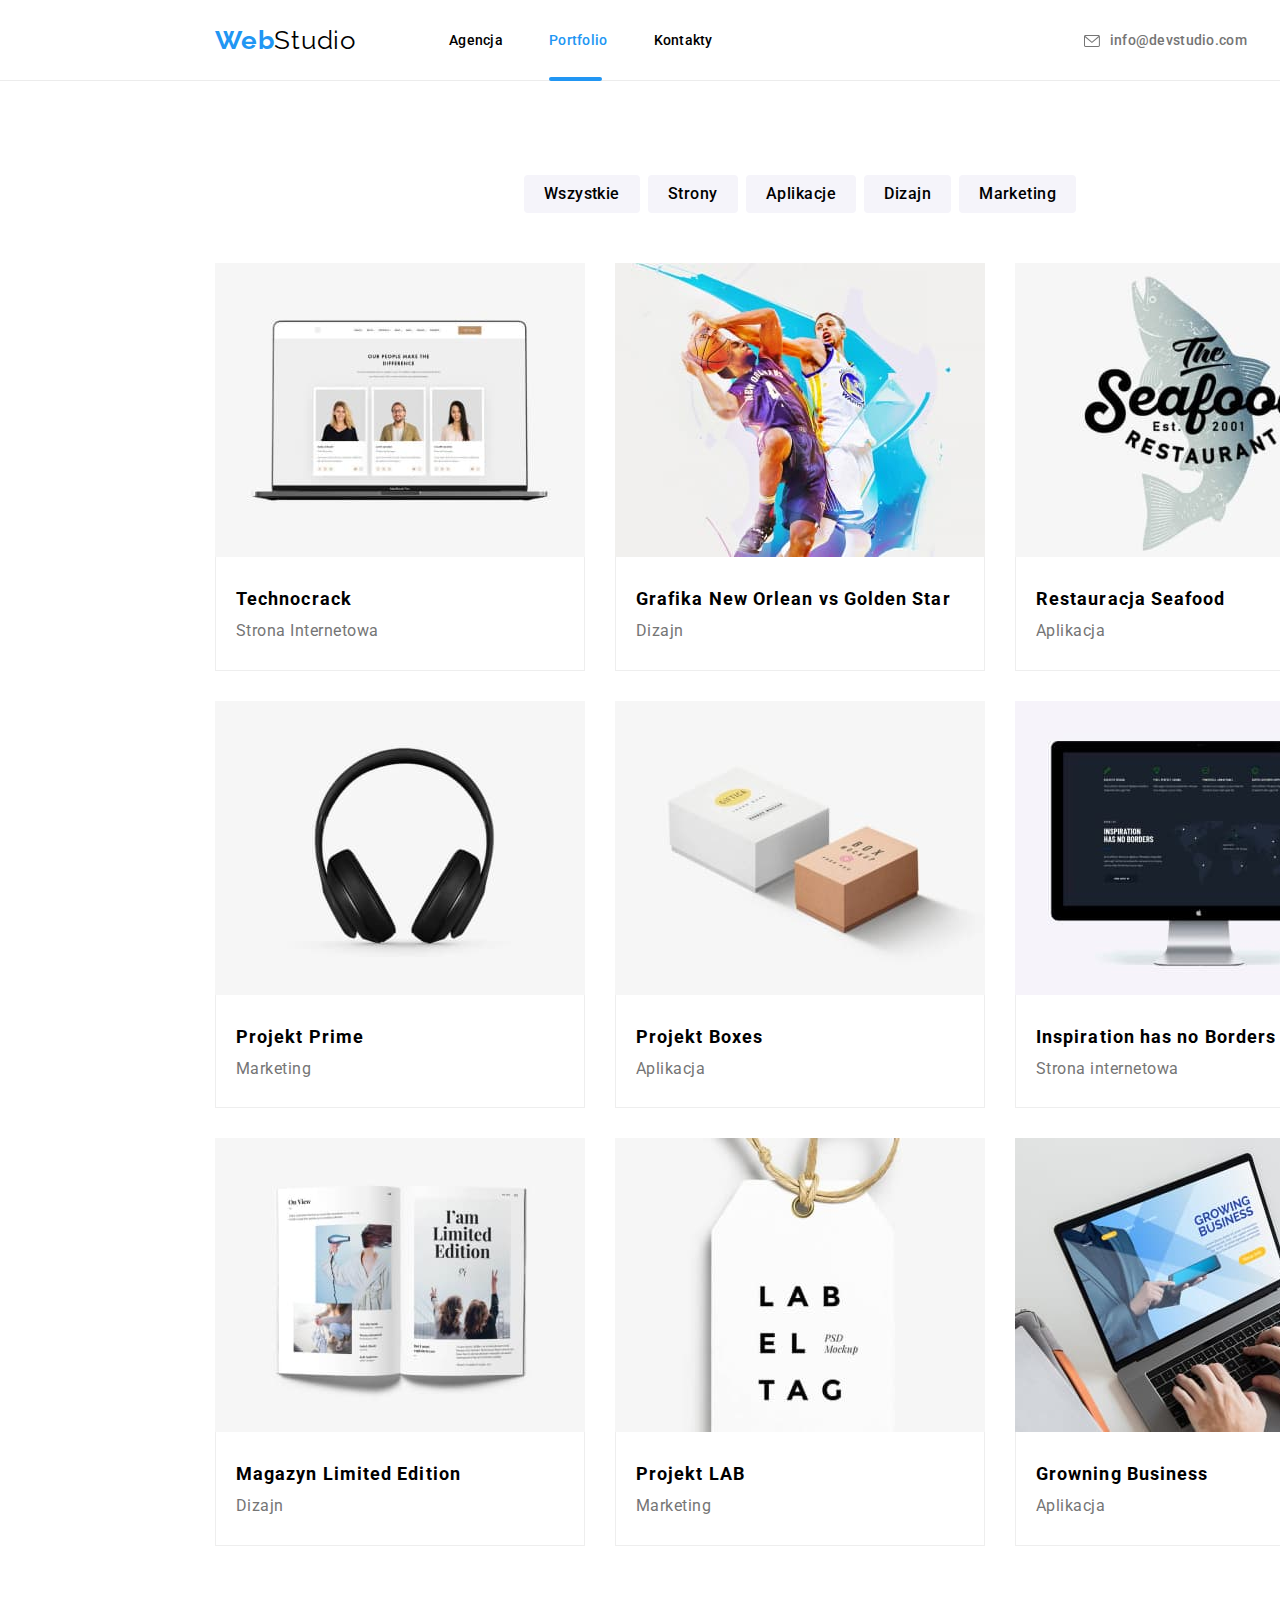
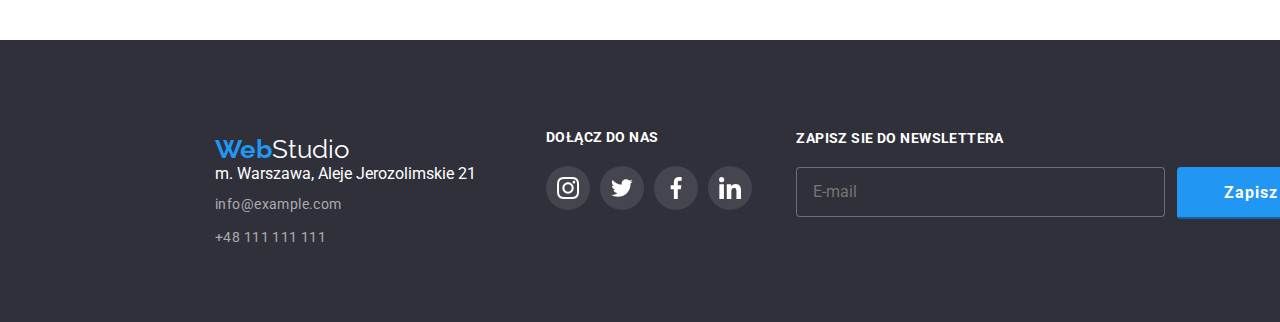
==== commit de7922b0: "update of hw07" ====
--- a/portfolio.html
+++ b/portfolio.html
@@ -114,7 +114,7 @@
 				</div>
 				<!-- Products-->
 				<div class="container">
-					<div class="project-set">
+					<div class="project--set">
 						<figure class="project">
 							<div class="project__card">
 								<p class="project__card--description">
--- a/css/main.min.css
+++ b/css/main.min.css
@@ -59,6 +59,18 @@
           justify-content: center;
   gap: 30px;
 }
+.ourteam--header {
+  color: var(--text-color-black);
+  font-weight: 700;
+  font-size: 36px;
+  line-height: 1.16;
+  text-align: center;
+  letter-spacing: 0.03em;
+  margin-bottom: 50px;
+}
+.ourteam--box {
+  background-color: var(--ourteam-background-grey);
+}
 .ourteam__teammate {
   -webkit-box-shadow: 0px 4px 4px var(--box-shadow);
           box-shadow: 0px 4px 4px var(--box-shadow);
@@ -128,20 +140,6 @@
           transition-timing-function: cubic-bezier(0.4, 0, 0.2, 1);
 }
 
-.ourteam-header {
-  color: var(--text-color-black);
-  font-weight: 700;
-  font-size: 36px;
-  line-height: 1.16;
-  text-align: center;
-  letter-spacing: 0.03em;
-  margin-bottom: 50px;
-}
-
-.our-team-box {
-  background-color: var(--ourteam-background-grey);
-}
-
 .form {
   display: -webkit-box;
   display: -ms-flexbox;
@@ -173,7 +171,7 @@
   line-height: 1.16;
   letter-spacing: 0.01em;
   color: var(--text-color-grey);
-  padding-bottom: 4px;
+  margin-bottom: 10px;
 }
 .form__label:focus-within {
   border-color: var(--border-color-blue);
@@ -185,7 +183,7 @@
   border: 1px solid var(--form-border-grey);
   border-radius: 4px;
   padding-top: 12px;
-  padding-bottom: 12px;
+  padding-bottom: 16px;
   padding-left: 42px;
   width: 100%;
   outline: none;
@@ -207,7 +205,43 @@
   height: 100%;
   padding: 12px 16px;
 }
-.form__label--comment:placeholder {
+.form__label--comment::-webkit-input-placeholder {
+  font-family: "Roboto";
+  font-style: normal;
+  font-weight: 400;
+  font-size: 12px;
+  line-height: 1.16;
+  letter-spacing: 0.01em;
+  color: rgba(117, 117, 117, 0.5);
+}
+.form__label--comment::-moz-placeholder {
+  font-family: "Roboto";
+  font-style: normal;
+  font-weight: 400;
+  font-size: 12px;
+  line-height: 1.16;
+  letter-spacing: 0.01em;
+  color: rgba(117, 117, 117, 0.5);
+}
+.form__label--comment:-ms-input-placeholder {
+  font-family: "Roboto";
+  font-style: normal;
+  font-weight: 400;
+  font-size: 12px;
+  line-height: 1.16;
+  letter-spacing: 0.01em;
+  color: rgba(117, 117, 117, 0.5);
+}
+.form__label--comment::-ms-input-placeholder {
+  font-family: "Roboto";
+  font-style: normal;
+  font-weight: 400;
+  font-size: 12px;
+  line-height: 1.16;
+  letter-spacing: 0.01em;
+  color: rgba(117, 117, 117, 0.5);
+}
+.form__label--comment::placeholder {
   font-family: "Roboto";
   font-style: normal;
   font-weight: 400;
@@ -269,7 +303,7 @@
   display: flex;
   position: relative;
   margin-left: 24px;
-  margin-top: 20px;
+  margin-top: 10px;
 }
 .checkbox__container input {
   position: absolute;
@@ -457,8 +491,7 @@
   background-color: rgba(47, 48, 58, 0.8);
   z-index: 1;
 }
-
-.whatwedo-header {
+.whatwedo--header {
   color: var(--text-color-black);
   font-weight: 700;
   font-size: 36px;
@@ -483,7 +516,6 @@
       -ms-flex-align: center;
           align-items: center;
   padding: 25px 0px 24px 0px;
-  border-bottom: 1px solid var(--border-color-grey);
 }
 .header__logo--blue {
   color: var(--text-color-black);
@@ -525,7 +557,7 @@
   letter-spacing: 0.02em;
   margin-right: 46px;
 }
-.navigation__item:hover, .navigation__item:focus {
+.navigation__item:hover {
   color: var(--hover-color-blue);
   -webkit-transition: 250ms;
   transition: 250ms;
@@ -557,9 +589,16 @@
   display: block;
   margin-top: 27px;
 }
-.navigation__is-active .navigation--item {
+.navigation__is-active .navigation__item {
   position: relative;
   color: var(--text-color-blue);
+}
+.navigation__is-active .navigation__item:focus {
+  color: var(--hover-color-blue);
+  -webkit-transition: 250ms;
+  transition: 250ms;
+  -webkit-transition-timing-function: cubic-bezier(0.4, 0, 0.2, 1);
+          transition-timing-function: cubic-bezier(0.4, 0, 0.2, 1);
 }
 
 .contact {
@@ -667,7 +706,6 @@
   text-decoration: none;
   display: block;
   max-width: 135px;
-  margin-bottom: 20px;
 }
 .footer__logo--blue {
   color: var(--text-color-blue);
@@ -689,6 +727,7 @@
           flex-direction: column;
   gap: 9px;
   float: left;
+  margin-bottom: 20px;
 }
 .address--contact {
   color: var(--contact-color-grey);
@@ -830,7 +869,6 @@
 
 .footer-effect {
   background-color: var(--background-color-black);
-  padding: 60px 0px;
 }
 
 .filter-list {
@@ -870,22 +908,6 @@
           transition-timing-function: cubic-bezier(0.4, 0, 0.2, 1);
 }
 
-.project-set {
-  display: -webkit-box;
-  display: -ms-flexbox;
-  display: flex;
-  -webkit-box-orient: horizontal;
-  -webkit-box-direction: normal;
-      -ms-flex-direction: row;
-          flex-direction: row;
-  -webkit-box-pack: center;
-      -ms-flex-pack: center;
-          justify-content: center;
-  -ms-flex-wrap: wrap;
-      flex-wrap: wrap;
-  gap: 30px;
-}
-
 .project {
   cursor: pointer;
 }
@@ -909,7 +931,7 @@
   right: 0;
   bottom: 0;
 }
-.project:hover .project__card--description {
+.project__card:hover .project__card--description {
   -webkit-transform: translateY(0%);
           transform: translateY(0%);
   -webkit-transition: 250ms;
@@ -918,7 +940,21 @@
           transition-timing-function: cubic-bezier(0.4, 0, 0.2, 1);
   background-color: var(--project-description-hover);
 }
-
+.project--set {
+  display: -webkit-box;
+  display: -ms-flexbox;
+  display: flex;
+  -webkit-box-orient: horizontal;
+  -webkit-box-direction: normal;
+      -ms-flex-direction: row;
+          flex-direction: row;
+  -webkit-box-pack: center;
+      -ms-flex-pack: center;
+          justify-content: center;
+  -ms-flex-wrap: wrap;
+      flex-wrap: wrap;
+  gap: 30px;
+}
 .project__figcaption {
   color: var(--text-color-grey);
   font-weight: 400;
@@ -929,6 +965,11 @@
   border-right: 1px solid var(--project-border-white);
   border-bottom: 1px solid var(--project-border-white);
   border-left: 1px solid var(--project-border-white);
+  color: var(--text-color-grey);
+  font-weight: 400;
+  font-size: 16px;
+  line-height: 1.8;
+  letter-spacing: 0.03em;
 }
 .project__figcaption--name {
   color: var(--text-color-black);
@@ -936,40 +977,6 @@
   font-size: 18px;
   line-height: 2;
   letter-spacing: 0.06em;
-}
-.project__figcaption--type {
-  color: var(--text-color-grey);
-  font-weight: 400;
-  font-size: 16px;
-  line-height: 1.8;
-  letter-spacing: 0.03em;
-}
-
-* {
-  margin: 0;
-  padding: 0;
-}
-
-.container {
-  width: 1200px;
-  margin: 0 auto;
-  padding: 0 15px;
-}
-
-body {
-  font-family: "Roboto", sans-serif;
-  background-color: #ffffff;
-  width: 1600px;
-  margin: 0 auto;
-}
-
-img {
-  display: block;
-}
-
-.sections {
-  padding-top: 94px;
-  padding-bottom: 94px;
 }
 
 :root {
@@ -1001,10 +1008,41 @@
   --modal-color-white: #ffffff;
 }
 
+* {
+  margin: 0;
+  padding: 0;
+}
+
+.container {
+  width: 1200px;
+  margin: 0 auto;
+  padding: 0 15px;
+}
+
+body {
+  font-family: "Roboto", sans-serif;
+  background-color: #ffffff;
+  width: 1600px;
+  margin: 0 auto;
+}
+
+img {
+  display: block;
+}
+
+.sections {
+  padding-top: 94px;
+  padding-bottom: 94px;
+}
+
 a {
   text-decoration: none;
 }
 
 ul {
   list-style-type: none;
+}
+
+header {
+  border-bottom: 1px solid var(--border-color-grey);
 }/*# sourceMappingURL=main.min.css.map */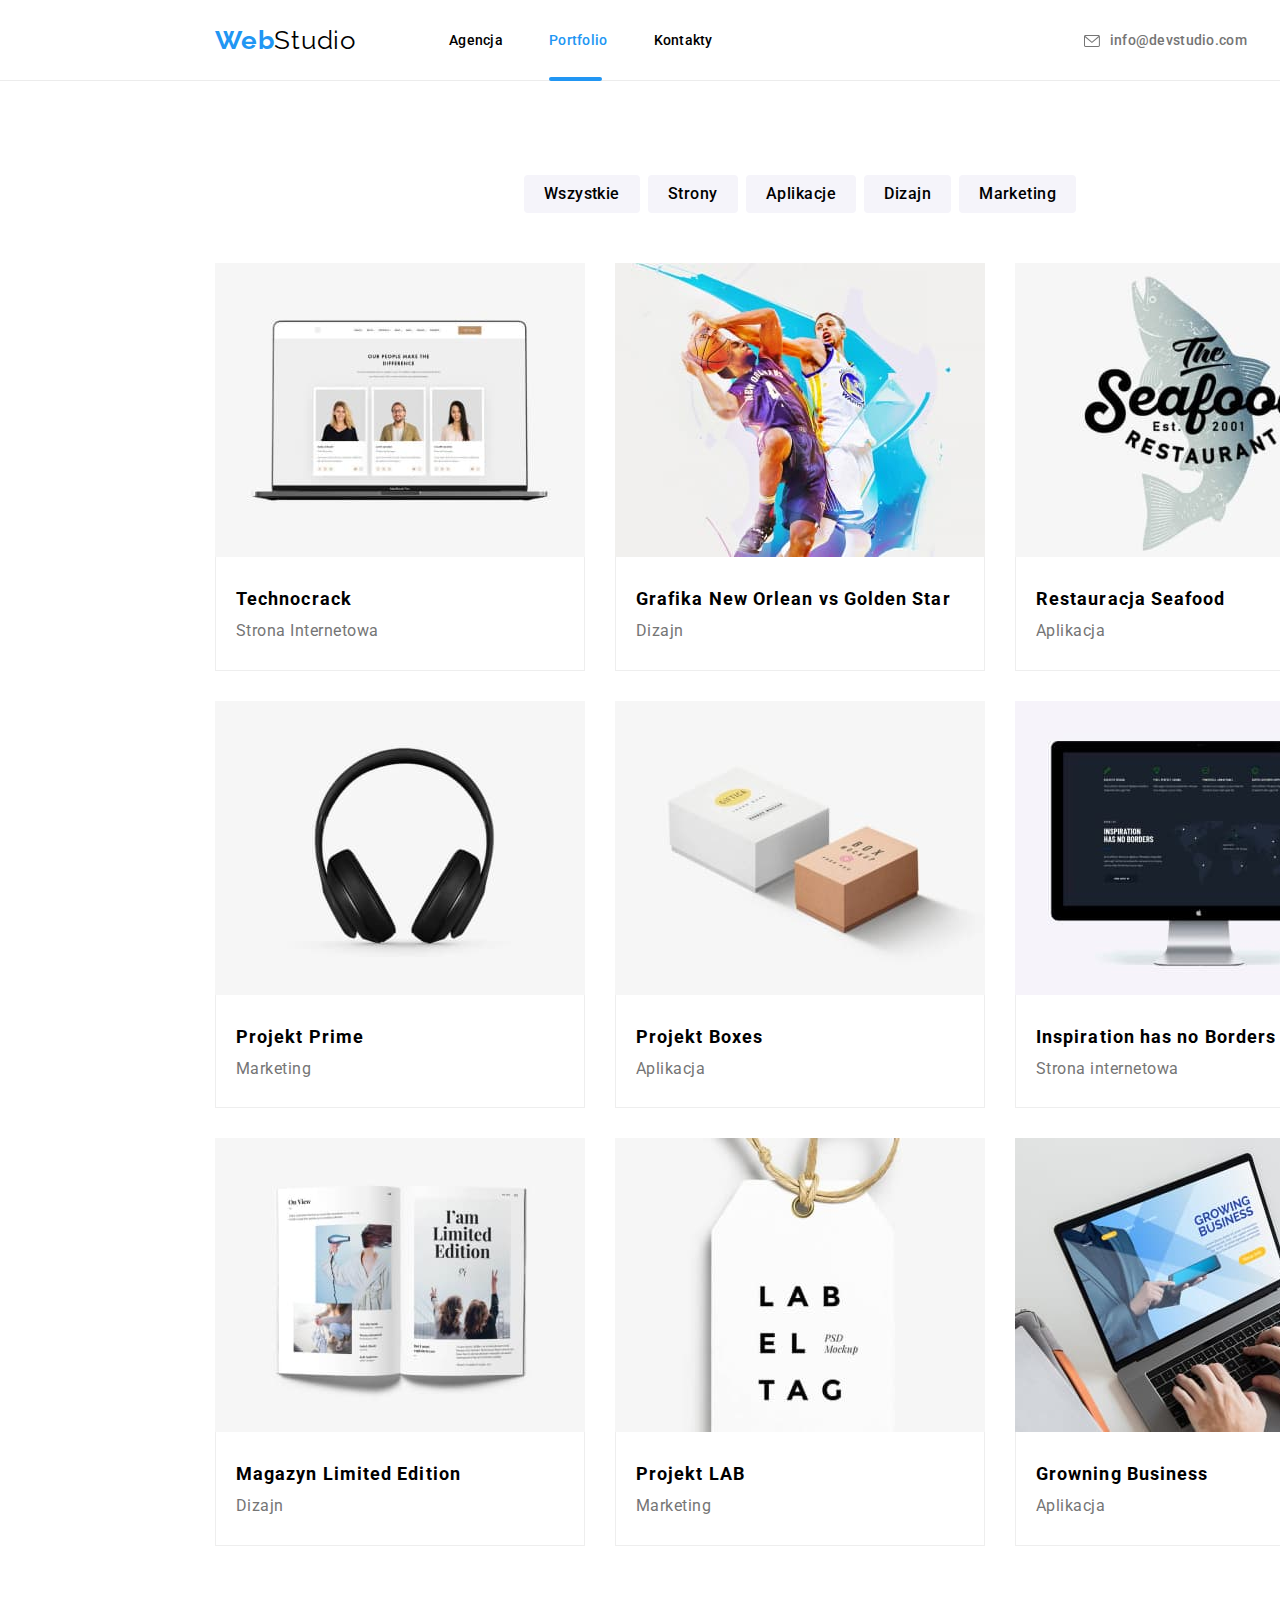
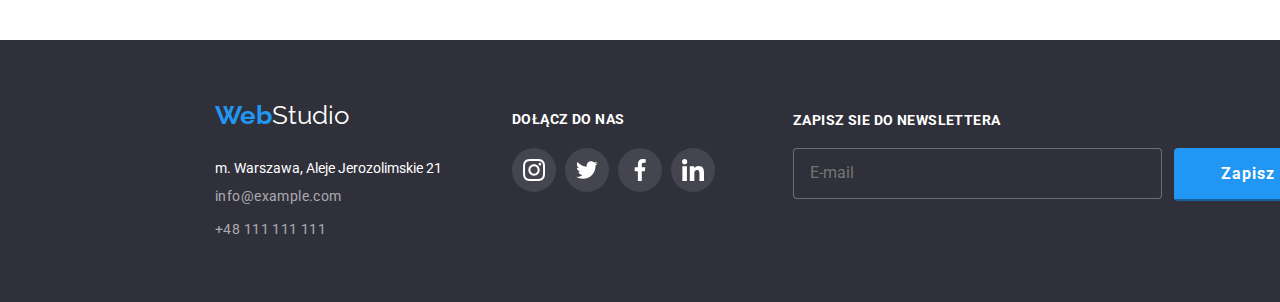
==== commit a9ddfa37: "update of hw07" ====
--- a/portfolio.html
+++ b/portfolio.html
@@ -365,26 +365,29 @@
 			</section>
 		</main>
 		<!-- Logo Bottom-->
-		<footer class="footer-effect sections">
-			<div class="container">
-				<a class="footer__logo" href="index.html"
-					><span class="footer__logo--blue">Web</span>Studio</a
-				>
-				<address>
-					<div class="address">
-						<p>m. Warszawa, Aleje Jerozolimskie 21</p>
+		<footer class="footer-effect">
+			<div class="footer-container container">
+				<div class="address">
+					<a class="footer__logo" href="index.html"
+						><span class="footer__logo--blue">Web</span>Studio</a
+					>
+
+					<address class="address__box">
+						<p class="address__box--city">
+							m. Warszawa, Aleje Jerozolimskie 21
+						</p>
 						<a
-							class="address--contact"
+							class="address__box--contact"
 							href="mailto:info@example.com"
 							>info@example.com</a
 						>
-						<a class="address--contact" href="+48111111111"
+						<a class="address__box--contact" href="+48111111111"
 							>+48 111 111 111</a
 						>
-					</div>
-				</address>
-				<div class="footer-socials-box">
-					<h2 class="join-us">Dołącz do nas</h2>
+					</address>
+				</div>
+				<div class="footer__socials--box">
+					<h2 class="footer__socials--join-us">Dołącz do nas</h2>
 					<ul class="footer__socials">
 						<li>
 							<a
--- a/css/main.min.css
+++ b/css/main.min.css
@@ -76,6 +76,7 @@
           box-shadow: 0px 4px 4px var(--box-shadow);
   border-bottom-right-radius: 4px;
   border-bottom-left-radius: 4px;
+  background-color: var(--teammate-background-white);
 }
 .ourteam__teammate--name {
   font-weight: 500;
@@ -698,6 +699,53 @@
   cursor: pointer;
 }
 
+.footer-effect {
+  background-color: var(--background-color-black);
+}
+
+.footer-container {
+  display: -webkit-box;
+  display: -ms-flexbox;
+  display: flex;
+}
+
+.address {
+  display: -webkit-box;
+  display: -ms-flexbox;
+  display: flex;
+  -webkit-box-orient: vertical;
+  -webkit-box-direction: normal;
+      -ms-flex-direction: column;
+          flex-direction: column;
+  gap: 9px;
+  padding-top: 60px;
+  padding-bottom: 60px;
+}
+.address__box {
+  display: -webkit-box;
+  display: -ms-flexbox;
+  display: flex;
+  -webkit-box-orient: vertical;
+  -webkit-box-direction: normal;
+      -ms-flex-direction: column;
+          flex-direction: column;
+  gap: 9px;
+}
+.address__box--contact {
+  color: var(--contact-color-grey);
+  font-style: normal;
+  font-weight: 400;
+  font-size: 14px;
+  line-height: 1.7;
+  letter-spacing: 0.03em;
+}
+.address__box--city {
+  font-style: normal;
+  font-weight: 400;
+  font-size: 14px;
+  color: var(--text-color-white);
+}
+
 .footer__logo {
   font-family: Raleway;
   color: var(--text-color-white);
@@ -705,7 +753,8 @@
   line-height: 1.2;
   text-decoration: none;
   display: block;
-  max-width: 135px;
+  max-width: 145px;
+  margin-bottom: 20px;
 }
 .footer__logo--blue {
   color: var(--text-color-blue);
@@ -715,9 +764,17 @@
   text-decoration: none;
 }
 
-.address {
-  font-style: normal;
-  color: var(--text-color-white);
+.footer__socials {
+  display: -webkit-box;
+  display: -ms-flexbox;
+  display: flex;
+  -webkit-box-orient: horizontal;
+  -webkit-box-direction: normal;
+      -ms-flex-direction: row;
+          flex-direction: row;
+  gap: 9px;
+}
+.footer__socials--box {
   display: -webkit-box;
   display: -ms-flexbox;
   display: flex;
@@ -725,38 +782,20 @@
   -webkit-box-direction: normal;
       -ms-flex-direction: column;
           flex-direction: column;
-  gap: 9px;
-  float: left;
+  margin-left: 70px;
+  padding-top: 72px;
+  padding-bottom: 100px;
+}
+.footer__socials--join-us {
+  font-family: "Roboto";
+  font-style: normal;
+  font-weight: 700;
+  font-size: 14px;
+  line-height: 1.14;
+  letter-spacing: 0.03em;
+  text-transform: uppercase;
+  color: var(--text-color-white);
   margin-bottom: 20px;
-}
-.address--contact {
-  color: var(--contact-color-grey);
-  font-weight: 400;
-  font-size: 14px;
-  line-height: 1.7;
-  letter-spacing: 0.03em;
-}
-
-.footer-socials-box {
-  display: inline-block;
-  margin-left: 70px;
-  margin-top: -35px;
-}
-
-.footer__socials {
-  display: -webkit-box;
-  display: -ms-flexbox;
-  display: flex;
-  -webkit-box-orient: horizontal;
-  -webkit-box-direction: normal;
-      -ms-flex-direction: row;
-          flex-direction: row;
-  -webkit-box-align: center;
-      -ms-flex-align: center;
-          align-items: center;
-  gap: 10px;
-  margin-bottom: 18px;
-  cursor: pointer;
 }
 .footer__socials--link {
   display: -webkit-box;
@@ -792,10 +831,9 @@
   -webkit-box-direction: normal;
       -ms-flex-direction: column;
           flex-direction: column;
-  -ms-flex-wrap: wrap;
-      flex-wrap: wrap;
-  float: right;
-  margin-top: -35px;
+  margin-left: 78px;
+  padding-top: 72px;
+  padding-bottom: 94px;
 }
 .newsletter--text {
   font-family: "Roboto";
@@ -806,7 +844,7 @@
   letter-spacing: 0.03em;
   text-transform: uppercase;
   color: var(--text-color-white);
-  padding-bottom: 20px;
+  margin-bottom: 20px;
 }
 .newsletter__mail {
   display: -webkit-box;
@@ -853,22 +891,6 @@
 }
 .newsletter__button--icon {
   fill: var(--icon-color-white);
-}
-
-.join-us {
-  font-family: "Roboto";
-  font-style: normal;
-  font-weight: 700;
-  font-size: 14px;
-  line-height: 1.14;
-  letter-spacing: 0.03em;
-  text-transform: uppercase;
-  color: var(--text-color-white);
-  margin-bottom: 20px;
-}
-
-.footer-effect {
-  background-color: var(--background-color-black);
 }
 
 .filter-list {
@@ -996,6 +1018,7 @@
   --contact-color-grey: rgba(255, 255, 255, 0.6);
   --effective-background-grey: rgba(47, 48, 58, 1);
   --ourteam-background-grey: rgba(245, 244, 250, 100%);
+  --teammate-background-white: rgba(255, 255, 255, 1);
   --project-border-white: rgba(238, 238, 238, 1);
   --box-shadow: rgba(0, 0, 0, 0.25);
   --lorem-images: rgba(245, 244, 250, 1);
